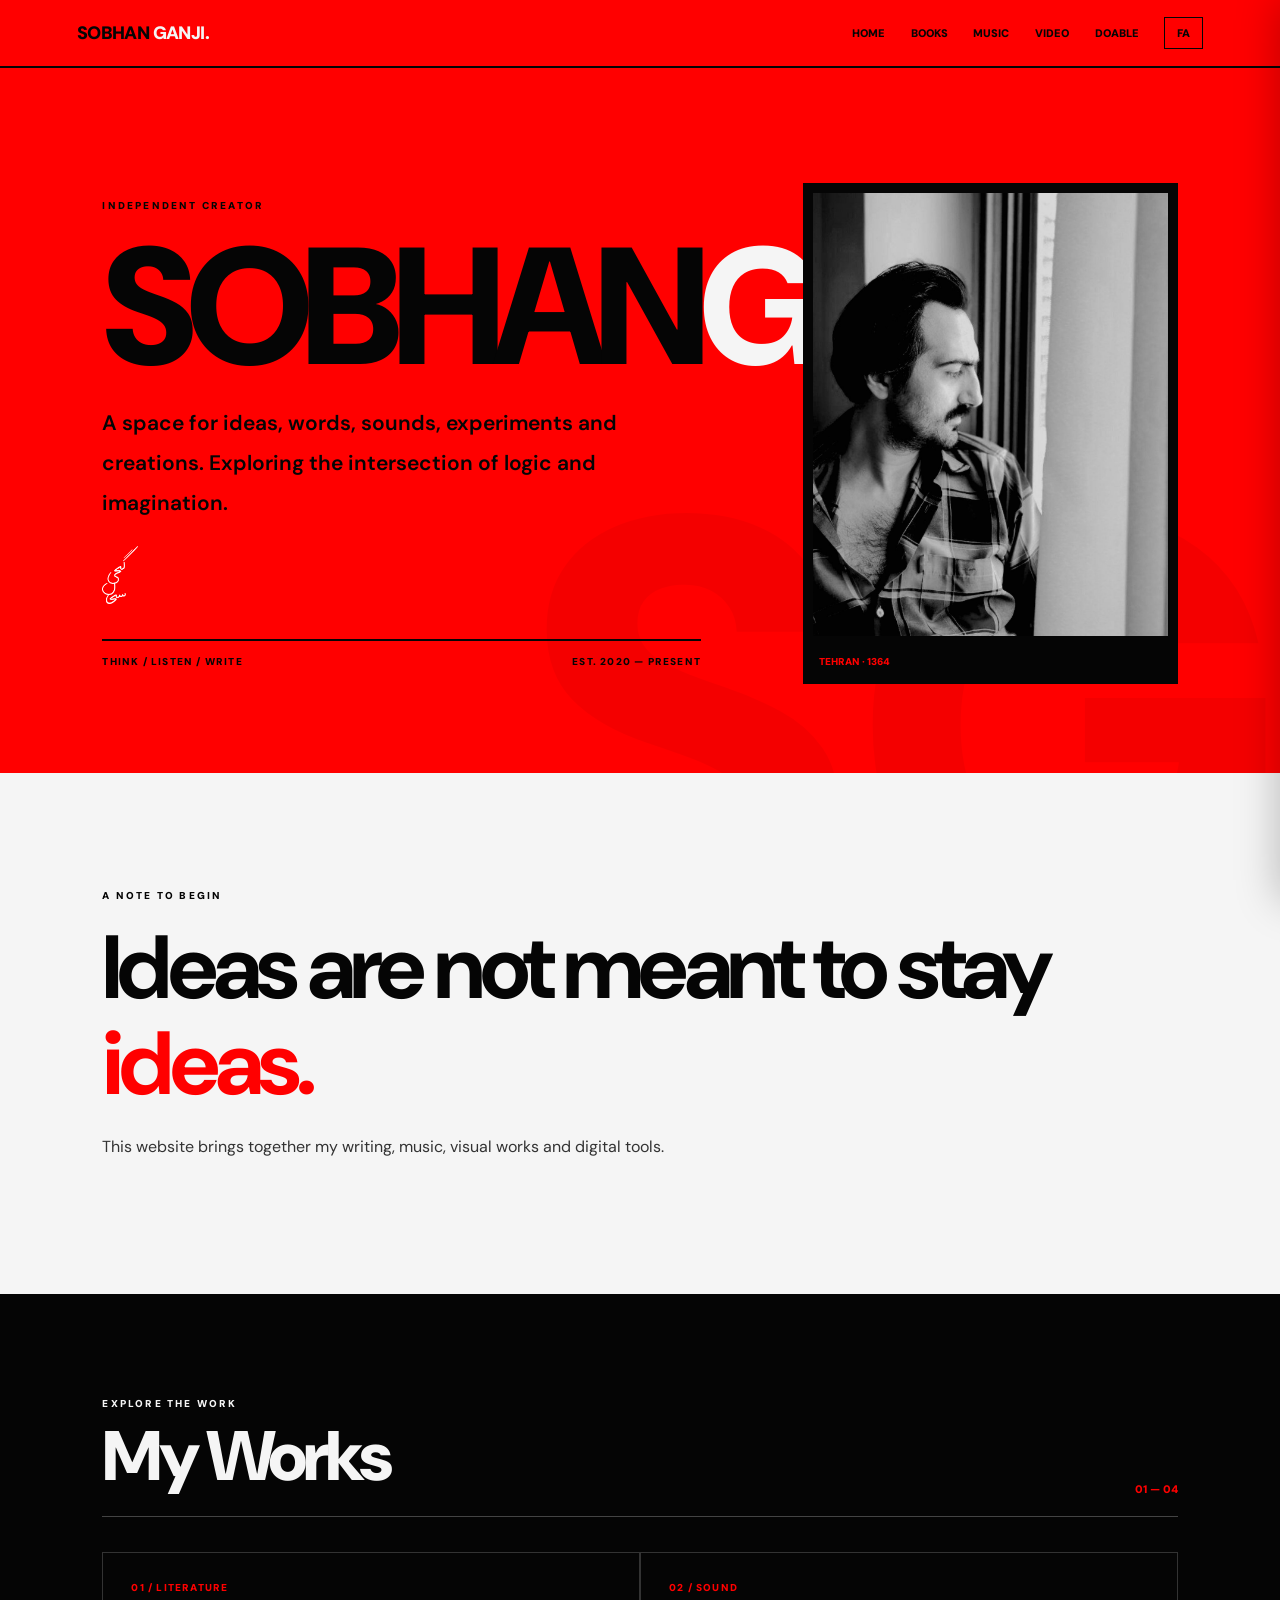
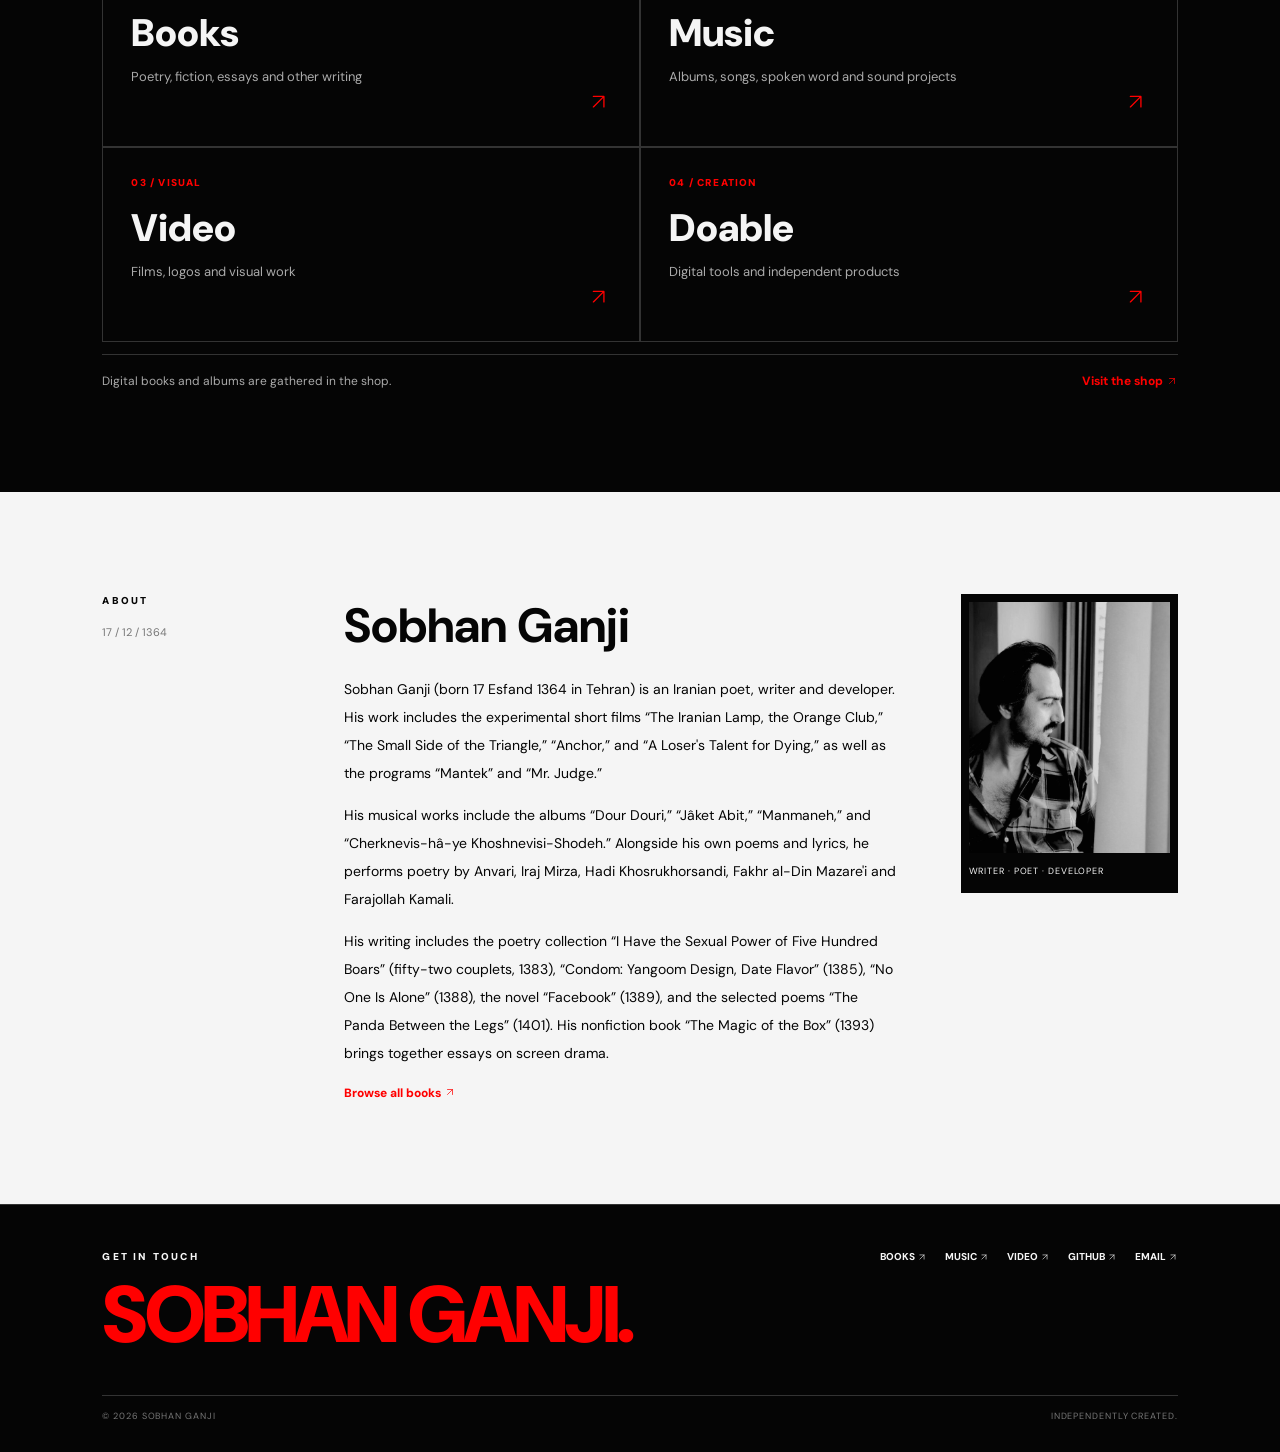
==== index.html @ 95867672 "Remove cart control from site navigation" ====
<!doctype html>
<html lang="en" dir="ltr">
<head>
  <meta charset="utf-8"><meta name="viewport" content="width=device-width,initial-scale=1">
  <meta name="theme-color" content="#ff0000"><meta name="description" content="Sobhan Ganji — poet, writer, developer, musician and filmmaker.">
  <title>Sobhan Ganji — Official Website</title>
  <link rel="stylesheet" href="styles/site.css">
</head>
<body>
<header class="site-header">
  <a class="brand" href="./" aria-label="Sobhan Ganji home">SOBHAN <span>GANJI.</span></a>
  <nav class="site-nav" aria-label="Main navigation">
    <a href="./" data-en="Home" data-fa="خانه">Home</a><a href="book/" data-en="Books" data-fa="کتاب‌ها">Books</a><a href="music/" data-en="Music" data-fa="موسیقی">Music</a><a href="video/" data-en="Video" data-fa="ویدیو">Video</a><a href="hardo/" data-en="Doable" data-fa="کردنی">Doable</a>
    <button class="lang-button" type="button">FA</button>
  </nav>
</header>
<main>
  <section class="hero"><div class="hero-inner home-hero">
    <div><div class="eyebrow" data-en="INDEPENDENT CREATOR" data-fa="هنرخواه / شعرطلب / اپ‌گستر">INDEPENDENT CREATOR</div>
      <h1><span data-en="SOBHAN" data-fa="سبحان">SOBHAN</span><span class="light" data-en="GANJI." data-fa="گنجی.">GANJI.</span></h1>
      <p class="hero-copy" data-en="A space for ideas, words, sounds, experiments and creations. Exploring the intersection of logic and imagination." data-fa="فضایی برای کلمات، صداها، تجربه‌ها و آفرینش‌ها؛ جست‌وجو در سرزمین منطق و تخیل.">A space for ideas, words, sounds, experiments and creations. Exploring the intersection of logic and imagination.</p>
      <img class="signature" src="assets/signature.png" alt="Sobhan Ganji signature">
      <div class="hero-rule"><span data-en="THINK / LISTEN / WRITE" data-fa="بیاندیش / بشنو / بنویس">THINK / LISTEN / WRITE</span><span>EST. 2020 — PRESENT</span></div>
    </div>
    <div class="portrait-frame"><img src="assets/Sobhan_Ganji_pic.jpg" alt="Portrait of Sobhan Ganji"><span class="portrait-label" data-en="TEHRAN · 1364" data-fa="تهران · ۱۳۶۴">TEHRAN · 1364</span></div>
  </div></section>
  <section class="statement"><div class="statement-inner"><div class="eyebrow" data-en="A NOTE TO BEGIN" data-fa="یادداشت آغازین">A NOTE TO BEGIN</div>
    <h2 data-en="Ideas are not meant to stay <span>ideas.</span>" data-fa="بهترین تمرین انجام دادن همان کاریست که قرار است <span>تمرینش را کنید</span>" data-i18n-html>Ideas are not meant to stay <span>ideas.</span></h2>
    <p data-en="This website brings together my writing, music, visual works and digital tools." data-fa="اینجا آرشیو نوشته‌ها، صداها، آثار تصویری و ابزارهای دیجیتالی است که ساخته‌ام.">This website brings together my writing, music, visual experiments and the tools I build under the name Hardo.</p>
  </div></section>
  <section class="section" id="works"><div class="section-inner">
    <div class="section-heading"><div><div class="eyebrow" data-en="EXPLORE THE WORK" data-fa="از کجا شروع کنیم؟">EXPLORE THE WORK</div><h2 data-en="My Works" data-fa="آثار من">My Works</h2></div><span class="section-index">01 — 04</span></div>
    <div class="works-grid">
      <a class="work-card" href="book/"><span class="work-number">01 / LITERATURE</span><div><h3 data-en="Books" data-fa="خواندنی">Books</h3><p data-en="Poetry, fiction, essays and other writing" data-fa="کتاب‌ها، مجموعه شعر، داستان و دیگر نوشته‌ها">Poetry, fiction, essays and other writing</p></div><span class="work-arrow">↗</span></a>
      <a class="work-card" href="music/"><span class="work-number">02 / SOUND</span><div><h3 data-en="Music" data-fa="شنیدنی">Music</h3><p data-en="Albums, songs, spoken word and sound projects" data-fa="موسیقی، آلبوم‌ها، دکلمه و پروژه‌های صوتی">Albums, songs, spoken word and sound projects</p></div><span class="work-arrow">↗</span></a>
      <a class="work-card" href="video/"><span class="work-number">03 / VISUAL</span><div><h3 data-en="Video" data-fa="دیدنی">Video</h3><p data-en="Films, logos and visual work" data-fa="فیلم‌ها، لوگوها و دیگر آثار تصویری">Films, logos and visual work</p></div><span class="work-arrow">↗</span></a>
      <a class="work-card" href="hardo/"><span class="work-number">04 / CREATION</span><div><h3 data-en="Doable" data-fa="کردنی">Doable</h3><p data-en="Digital tools and independent products" data-fa="ابزارهای دیجیتال و محصولات مستقل">Digital tools and independent products</p></div><span class="work-arrow">↗</span></a>
    </div>
    <div class="works-cta"><span data-en="Digital books and albums are gathered in the shop." data-fa="کتاب‌ها و آلبوم‌های دیجیتال در فروشگاه قرار دارند.">Digital books and albums are gathered in the shop.</span><a class="text-link" href="book/" data-en="Visit the shop ↗" data-fa="رفتن به فروشگاه ↗">Visit the shop ↗</a></div>
  </div></section>
  <section class="about-section" id="about"><div class="about-label"><span class="eyebrow" data-en="ABOUT" data-fa="درباره">ABOUT</span><span class="about-year">17 / 12 / 1364</span></div>
    <div class="about-copy"><h2 data-en="Sobhan Ganji" data-fa="سبحان گنجی">Sobhan Ganji</h2>
      <div data-en="<p>Sobhan Ganji (born 17 Esfand 1364 in Tehran) is an Iranian poet, writer and developer. His work includes the experimental short films “The Iranian Lamp, the Orange Club,” “The Small Side of the Triangle,” “Anchor,” and “A Loser's Talent for Dying,” as well as the programs “Mantek” and “Mr. Judge.”</p><p>His musical works include the albums “Dour Douri,” “Jâket Abit,” “Manmaneh,” and “Cherknevis-hâ-ye Khoshnevisi-Shodeh.” Alongside his own poems and lyrics, he performs poetry by Anvari, Iraj Mirza, Hadi Khosrukhorsandi, Fakhr al-Din Mazare'i and Farajollah Kamali.</p><p>His writing includes the poetry collection “I Have the Sexual Power of Five Hundred Boars” (fifty-two couplets, 1383), “Condom: Yangoom Design, Date Flavor” (1385), “No One Is Alone” (1388), the novel “Facebook” (1389), and the selected poems “The Panda Between the Legs” (1401). His nonfiction book “The Magic of the Box” (1393) brings together essays on screen drama.</p>" data-fa="<p>سبحان گنجی (زادهٔ ۱۷ اسفند ۱۳۶۴ در تهران) شاعر، نویسنده و توسعه‌دهندهٔ ایرانی است. ساخت چند فیلم کوتاه تجربی مثل «چراغ ایرانی چماق نارنجی»، «ضلع کوچک مثلث»، «لنگر» و «کشف استعداد یک بازنده برای مردن» و ساخت دو برنامهٔ «منطک» و «آقای قاضی» در کارنامهٔ اوست.</p><p>آلبوم‌های «دور دوری»، «ژاکت آبیت»، «منمنه» و «چرکنویس‌های خوشنویسی‌شده» از آثار موسیقایی او هستند؛ آثاری که در آن‌ها، کنار شعر و ترانه‌های خودش، شعرهایی از انوری، ایرج میرزا، هادی خرسندی، فخرالدین مزارعی و فرج‌الله کمالی را اجرا کرده است.</p><p>از نوشته‌های او در شعر و ادبیات داستانی می‌توان به «قوای جنسی پانصد گراز را دارم» (پنجاه دوتایی، ۱۳۸۳)، «کاندوم: طرح یانگوم، طعم خرما» (۱۳۸۵)، «هیچ‌کس تنها نیست» (۱۳۸۸)، «فیسبوک» (۱۳۸۹) و «لای پای پاندا» (۱۴۰۱) اشاره کرد. «جادوی جعبه‌ای» (۱۳۹۳)، جستارهایی به‌هم‌پیوسته پیرامون درام‌های تصویری، از تألیفات غیرداستانی اوست.</p>" data-i18n-html>
        <p>Sobhan Ganji (born 17 Esfand 1364 in Tehran) is an Iranian poet, writer and developer. His work includes the experimental short films “The Iranian Lamp, the Orange Club,” “The Small Side of the Triangle,” “Anchor,” and “A Loser's Talent for Dying,” as well as the programs “Mantek” and “Mr. Judge.”</p><p>His musical works include the albums “Dour Douri,” “Jâket Abit,” “Manmaneh,” and “Cherknevis-hâ-ye Khoshnevisi-Shodeh.” Alongside his own poems and lyrics, he performs poetry by Anvari, Iraj Mirza, Hadi Khosrukhorsandi, Fakhr al-Din Mazare'i and Farajollah Kamali.</p><p>His writing includes the poetry collection “I Have the Sexual Power of Five Hundred Boars” (fifty-two couplets, 1383), “Condom: Yangoom Design, Date Flavor” (1385), “No One Is Alone” (1388), the novel “Facebook” (1389), and the selected poems “The Panda Between the Legs” (1401). His nonfiction book “The Magic of the Box” (1393) brings together essays on screen drama.</p>
      </div><a class="text-link" href="book/" data-en="Browse all books ↗" data-fa="دیدن همهٔ کتاب‌ها ↗">Browse all books ↗</a></div>
    <div class="about-photo"><img src="assets/Sobhan_Ganji_pic.jpg" alt="Sobhan Ganji"><span data-en="WRITER · POET · DEVELOPER" data-fa="نویسنده · شاعر · توسعه‌دهنده">WRITER · POET · DEVELOPER</span></div>
  </section>

</main>
<footer class="site-footer"><div class="footer-top"><div><div class="eyebrow" data-en="GET IN TOUCH" data-fa="با من در ارتباط باشید">GET IN TOUCH</div><div class="footer-name">SOBHAN GANJI.</div></div><div class="footer-links"><a href="book/" data-en="BOOKS ↗" data-fa="کتاب‌ها ↗">BOOKS ↗</a><a href="music/" data-en="MUSIC ↗" data-fa="موسیقی ↗">MUSIC ↗</a><a href="video/" data-en="VIDEO ↗" data-fa="ویدیو ↗">VIDEO ↗</a><a href="https://github.com/3obhan" target="_blank" rel="noopener">GITHUB ↗</a><a href="mailto:Sobhan.Ganji@Yahoo.com">EMAIL ↗</a></div></div><div class="copyright"><span>© 2026 SOBHAN GANJI</span><span>INDEPENDENTLY CREATED.</span></div></footer>
<div class="cart-backdrop" aria-hidden="true"></div><aside class="cart-panel" aria-label="Shopping cart" aria-modal="true" role="dialog"><div class="cart-panel-head"><h2 data-en="Your Cart" data-fa="سبد خرید شما">Your Cart</h2><button class="cart-close" type="button" data-en="Close" data-fa="بستن">Close</button></div><ul class="cart-items"></ul><div class="cart-total"><span data-en="Total" data-fa="جمع کل">Total</span><span class="cart-total-value">$0</span></div><button class="checkout-disabled" type="button" disabled data-en="Checkout unavailable" data-fa="پرداخت غیرفعال است">Checkout unavailable</button><p class="cart-hint" data-en="Payment is disabled on this static preview. A secure server and verified digital files must be connected before sales can begin." data-fa="پرداخت در این پیش‌نمایش ایستا غیرفعال است. برای شروع فروش باید سرور امن و فایل‌های واقعی محصولات متصل شوند.">Payment is disabled on this static preview. A secure server and verified digital files must be connected before sales can begin.</p></aside>
<script src="scripts/site.js" defer></script>
</body></html>
---- styles/site.css ----
@import url('https://fonts.googleapis.com/css2?family=DM+Sans:wght@400;500;600;700;800;900&family=Vazirmatn:wght@400;500;600;700;800;900&display=swap');
:root{--red:#ff0000;--black:#050505;--white:#f5f5f5;--muted:#999;--line:#333;--card:#111;--max:1440px}
*{box-sizing:border-box}html{scroll-behavior:smooth;scroll-padding-top:90px}body{margin:0;background:var(--black);color:var(--white);font-family:'DM Sans',Arial,sans-serif;overflow-x:hidden}body.fa{font-family:'Vazirmatn',Tahoma,sans-serif}a{color:inherit;text-decoration:none}button{font:inherit;cursor:pointer}img{max-width:100%;display:block}::selection{background:var(--red);color:var(--black)}
.site-header{position:relative;z-index:20;background:var(--red);color:var(--black);border-bottom:2px solid var(--black);min-height:68px;padding:16px clamp(20px,6vw,90px);display:flex;align-items:center;justify-content:space-between;gap:20px}.brand{font-weight:900;font-size:18px;letter-spacing:-.6px;white-space:nowrap}.brand span{color:var(--white)}.site-nav{display:flex;align-items:center;gap:clamp(10px,2vw,28px);flex-wrap:wrap}.site-nav a,.site-nav button{font-size:11px;font-weight:900;text-transform:uppercase}.site-nav a:hover{color:var(--white)}.lang-button,.cart-open{border:1px solid var(--black);background:transparent;color:var(--black);padding:8px 12px;font-weight:900}.cart-open{display:flex;align-items:center;gap:8px}.cart-open:hover,.lang-button:hover{background:var(--black);color:var(--red)}
.hero{background:var(--red);color:var(--black);padding:clamp(70px,9vw,140px) clamp(22px,8vw,120px) clamp(55px,7vw,90px);position:relative;overflow:hidden}.hero::after{content:'SG';position:absolute;right:-.02em;bottom:-.42em;font-size:clamp(260px,45vw,640px);font-weight:900;line-height:1;color:rgba(0,0,0,.045);pointer-events:none}.hero-inner{position:relative;z-index:1;max-width:var(--max);margin:auto}.eyebrow{font-size:10px;letter-spacing:.22em;font-weight:900;text-transform:uppercase}.fa .eyebrow{letter-spacing:0}.hero h1{font-size:clamp(68px,13vw,176px);line-height:.86;letter-spacing:-.075em;font-weight:900;margin:24px 0;max-width:1100px}.fa .hero h1{line-height:1.22;letter-spacing:0}.hero h1 .light{color:var(--white)}.hero-copy{max-width:700px;font-size:clamp(16px,2vw,21px);font-weight:600;line-height:1.9}.hero-rule{display:flex;justify-content:space-between;align-items:center;gap:20px;border-top:2px solid var(--black);margin-top:55px;padding-top:14px;font-size:10px;font-weight:900;letter-spacing:.12em}.fa .hero-rule{letter-spacing:0}
.home-hero{display:grid;grid-template-columns:minmax(0,1.2fr) minmax(230px,.75fr);align-items:center;gap:clamp(35px,8vw,130px);max-width:var(--max);margin:auto}.home-hero .hero-copy{margin-top:25px}.signature{width:115px;height:58px;object-fit:contain;object-position:left;margin-top:22px}.fa .signature{object-position:right}.portrait-frame{position:relative;background:var(--black);padding:10px 10px 48px;max-width:380px;justify-self:end;width:100%}.portrait-frame img{width:100%;aspect-ratio:4/5;object-fit:cover;filter:grayscale(1)}.portrait-label{position:absolute;bottom:16px;left:16px;color:var(--red);font-size:10px;font-weight:900}.fa .portrait-label{left:auto;right:16px}.home-hero .hero-rule{margin-top:35px}
.section{background:var(--black);color:var(--white);padding:clamp(65px,8vw,112px) clamp(22px,8vw,120px)}.section-inner{max-width:var(--max);margin:auto}.section-heading{display:flex;align-items:end;justify-content:space-between;gap:20px;border-bottom:1px solid #444;padding-bottom:20px;margin-bottom:35px}.section-heading h2{font-size:clamp(34px,6vw,70px);line-height:1.12;letter-spacing:-.055em;margin:8px 0 0;font-weight:900}.fa .section-heading h2{letter-spacing:0}.section-index{font-size:11px;color:var(--red);font-weight:900;white-space:nowrap}.statement{background:var(--white);color:var(--black);padding:clamp(65px,9vw,120px) clamp(22px,8vw,120px)}.statement-inner{max-width:var(--max);margin:auto}.statement h2{font-size:clamp(38px,7vw,94px);line-height:1.08;letter-spacing:-.055em;max-width:1100px;margin:18px 0}.fa .statement h2{letter-spacing:0;line-height:1.35}.statement h2 span{color:var(--red)}.statement p{max-width:680px;line-height:2;color:#333}
.arrow-icon{width:1em;height:1em;display:inline-block;vertical-align:-.12em;stroke:currentColor;stroke-width:1.45;stroke-linecap:round;stroke-linejoin:round;fill:none;flex:0 0 auto;shape-rendering:geometricPrecision}.works-grid,.video-grid,.program-grid{display:grid;grid-template-columns:repeat(2,minmax(0,1fr));gap:2px;background:#333;border:1px solid #333}.work-card{background:var(--black);min-height:185px;padding:28px;display:flex;flex-direction:column;justify-content:space-between;transition:background .2s,color .2s}.work-card:hover{background:var(--red);color:var(--black)}.work-number{font-size:10px;color:var(--red);font-weight:900;letter-spacing:.12em}.work-card:hover .work-number{color:var(--black)}.work-card h3{font-size:clamp(25px,3vw,39px);margin:14px 0 7px;font-weight:900}.work-card p{margin:0;color:#aaa;font-size:13px;line-height:1.8}.work-card:hover p{color:var(--black)}.work-arrow{align-self:flex-end;color:var(--red);font-size:22px}.work-arrow .arrow-icon{width:1.15em;height:1.15em;stroke-width:1.25}.work-card:hover .work-arrow{color:var(--black)}.works-cta{display:flex;justify-content:space-between;align-items:center;gap:20px;border-top:1px solid #333;margin-top:12px;padding-top:18px;color:#aaa;font-size:12px}.text-link{color:var(--red);font-size:12px;font-weight:800}.text-link:hover{color:var(--white)}
.about-section{background:var(--white);color:var(--black);padding:clamp(65px,8vw,110px) clamp(22px,8vw,120px);display:grid;grid-template-columns:.45fr 1.4fr .55fr;gap:clamp(20px,5vw,65px);align-items:start}.about-label{display:flex;flex-direction:column;gap:18px}.about-year{font-size:11px;color:#777}.about-copy h2{font-size:clamp(30px,4vw,48px);margin:0 0 18px}.about-copy p{font-size:14px;line-height:2;margin:0 0 14px}.about-photo{background:var(--black);padding:8px 8px 16px;color:var(--white);font-size:9px;letter-spacing:.1em}.about-photo img{width:100%;aspect-ratio:4/5;object-fit:cover;filter:grayscale(1);margin-bottom:12px}.hardo-band{background:var(--red);color:var(--black);padding:clamp(60px,8vw,105px) clamp(22px,8vw,120px)}.hardo-band-inner{max-width:var(--max);margin:auto}.hardo-band h2{font-size:clamp(65px,13vw,150px);letter-spacing:-.07em;line-height:.9;margin:14px 0}.fa .hardo-band h2{letter-spacing:0}.hardo-band p{max-width:650px;line-height:2}.outline-link{display:inline-block;border:1px solid var(--black);padding:11px 16px;font-size:11px;font-weight:900;text-transform:uppercase}.outline-link:hover{background:var(--black);color:var(--red)}
.product-intro{color:#aaa;line-height:1.9;margin:0 0 16px}.products-grid{display:grid;grid-template-columns:repeat(auto-fill,minmax(min(100%,245px),1fr));gap:16px}.product-card{background:var(--card);border:1px solid #333;padding:12px;display:flex;flex-direction:column;gap:12px;min-width:0;transition:border-color .2s}.product-card:hover{border-color:var(--red)}.product-cover{min-height:230px;aspect-ratio:4/3;background:linear-gradient(145deg,#151515,#080808);border:1px solid #4a1111;display:flex;flex-direction:column;justify-content:space-between;padding:12px;position:relative;overflow:hidden}.product-cover::after{content:'';position:absolute;right:-30px;bottom:-40px;width:140px;height:140px;border:1px solid rgba(255,0,0,.5);transform:rotate(45deg)}.cover-brand,.cover-note{font-size:9px;letter-spacing:.16em;font-weight:900;color:var(--red)}.cover-title{font-weight:900;font-size:clamp(18px,2vw,25px);line-height:1.3;max-width:90%;position:relative;z-index:1}.cover-index{position:absolute;right:12px;bottom:45px;color:#333;font-size:50px;font-weight:900;z-index:1}.product-card h3{font-size:18px;line-height:1.45;margin:0;font-weight:800}.product-description{font-size:12px;color:#aaa;line-height:1.7;min-height:20px}.price-row{margin-top:auto;display:flex;align-items:center;justify-content:space-between;gap:12px}.price{color:var(--red);font-weight:900}.add-cart{border:0;background:var(--red);color:var(--black);font-size:11px;font-weight:900;padding:10px 13px}.add-cart:hover{background:var(--white)}.product-note{border-left:3px solid var(--red);background:#111;padding:14px 16px;color:#aaa;font-size:12px;line-height:1.8;margin-top:25px}.fa .product-note{border-left:0;border-right:3px solid var(--red)}[data-catalog-lang][hidden]{display:none!important}
.video-grid{background:transparent;border:0;gap:16px}.video-card,.program-card{background:#111;border:1px solid #333;min-width:0}.video-placeholder{aspect-ratio:16/7;background:repeating-linear-gradient(135deg,#101010 0,#101010 14px,#161616 14px,#161616 28px);display:grid;place-content:center;justify-items:center;gap:10px;color:var(--red)}.play-circle{border:1px solid var(--red);width:42px;height:42px;border-radius:50%;display:grid;place-items:center;font-size:20px}.video-placeholder span{font-size:9px;color:#aaa;letter-spacing:.14em;font-weight:900}.video-copy,.program-copy{padding:18px}.video-copy h3,.program-copy h3{font-size:20px;margin:8px 0;line-height:1.4}.video-copy p,.program-copy p{font-size:12px;color:#aaa;line-height:1.7}.program-heading{margin-top:60px}.program-heading h2{font-size:clamp(32px,6vw,65px);margin:8px 0 18px;letter-spacing:-.04em}.fa .program-heading h2{letter-spacing:0}.program-grid{background:transparent;border:0;gap:16px}.program-card{display:grid;grid-template-columns:minmax(100px,.45fr) 1fr;align-items:stretch}.program-art{position:relative;background:#f5f5f5;display:grid;place-items:center;padding:15px;min-height:150px}.program-art img{max-height:100px;object-fit:contain}.program-art span{position:absolute;top:8px;right:8px;color:var(--red);font-size:10px;font-weight:900}.program-copy h3{font-size:18px}.program-copy .muted{font-size:10px;color:#777}
.site-footer{background:var(--black);color:var(--white);border-top:1px solid #333;padding:45px clamp(22px,8vw,120px) 30px;display:flex;flex-direction:column;gap:28px}.footer-top{display:flex;justify-content:space-between;align-items:flex-start;gap:24px}.footer-name{color:var(--red);font-size:clamp(36px,7vw,80px);font-weight:900;letter-spacing:-.06em}.fa .footer-name{letter-spacing:0}.footer-links{display:flex;gap:18px;flex-wrap:wrap;font-size:10px;font-weight:800}.footer-links a:hover{color:var(--red)}.copyright{border-top:1px solid #333;padding-top:14px;display:flex;justify-content:space-between;gap:12px;flex-wrap:wrap;font-size:9px;letter-spacing:.1em;color:#777}
.cart-backdrop{position:fixed;inset:0;background:rgba(0,0,0,.66);z-index:40;opacity:0;pointer-events:none;transition:opacity .2s}.cart-panel{position:fixed;z-index:41;inset:0 0 0 auto;width:min(440px,100%);background:var(--white);color:var(--black);padding:24px;transform:translateX(102%);transition:transform .25s;display:flex;flex-direction:column;gap:18px;box-shadow:-10px 0 40px rgba(0,0,0,.25)}.fa .cart-panel{inset:0 auto 0 0;transform:translateX(-102%)}.cart-opened .cart-backdrop{opacity:1;pointer-events:auto}.cart-opened .cart-panel{transform:translateX(0)}.cart-panel-head{display:flex;justify-content:space-between;align-items:center;border-bottom:1px solid #ddd;padding-bottom:14px}.cart-panel h2{font-size:25px;margin:0}.cart-close{border:1px solid #222;background:transparent;padding:7px 11px}.cart-items{overflow:auto;list-style:none;margin:0;padding:0;display:flex;flex-direction:column;gap:10px}.cart-line{border-bottom:1px solid #ddd;padding:10px 0;display:flex;justify-content:space-between;gap:12px}.cart-line strong{display:block;font-size:14px}.cart-line small{color:#666}.cart-remove{border:0;background:transparent;color:#b00;text-decoration:underline;font-size:11px}.cart-total{display:flex;justify-content:space-between;font-weight:900;border-top:1px solid #ddd;padding-top:14px}.checkout-disabled{border:0;background:#aaa;color:#333;padding:13px;font-weight:900;cursor:not-allowed}.cart-hint{font-size:12px;line-height:1.8;color:#555;background:#eee;padding:12px}.cart-empty{color:#666;padding:20px 0}.sr-only{position:absolute;width:1px;height:1px;padding:0;margin:-1px;overflow:hidden;clip:rect(0,0,0,0);white-space:nowrap;border:0}
[dir=rtl] .section-heading,[dir=rtl] .works-cta,[dir=rtl] .footer-top{direction:rtl}[dir=rtl] .video-placeholder{direction:ltr}
@media(max-width:850px){.about-section{grid-template-columns:.35fr 1fr}.about-photo{display:none}.home-hero{grid-template-columns:1fr .7fr;gap:28px}.product-cover{min-height:200px}}
@media(max-width:650px){.site-header{align-items:flex-start;flex-direction:column;gap:12px;padding:14px 5%}.site-nav{gap:10px;width:100%;justify-content:space-between}.site-nav a,.site-nav button{font-size:9px}.hero{padding:65px 6% 55px}.home-hero{grid-template-columns:1fr}.portrait-frame{justify-self:start;max-width:300px}.hero h1{letter-spacing:-.06em}.fa .hero h1{letter-spacing:0}.hero-rule{margin-top:35px;font-size:9px}.section{padding:60px 6%}.statement{padding:65px 6%}.works-grid,.video-grid,.program-grid{grid-template-columns:1fr}.work-card{min-height:155px}.about-section{grid-template-columns:1fr;padding:60px 6%}.about-label{flex-direction:row;justify-content:space-between}.hardo-band{padding:60px 6%}.footer-top{flex-direction:column}.site-footer{padding:40px 6% 24px}.products-grid{grid-template-columns:1fr}.program-card{grid-template-columns:110px 1fr}.section-heading h2{letter-spacing:-.03em}.fa .section-heading h2{letter-spacing:0}.cart-panel{padding:18px}}
@media(prefers-reduced-motion:reduce){*,*::before,*::after{scroll-behavior:auto!important;transition:none!important}}
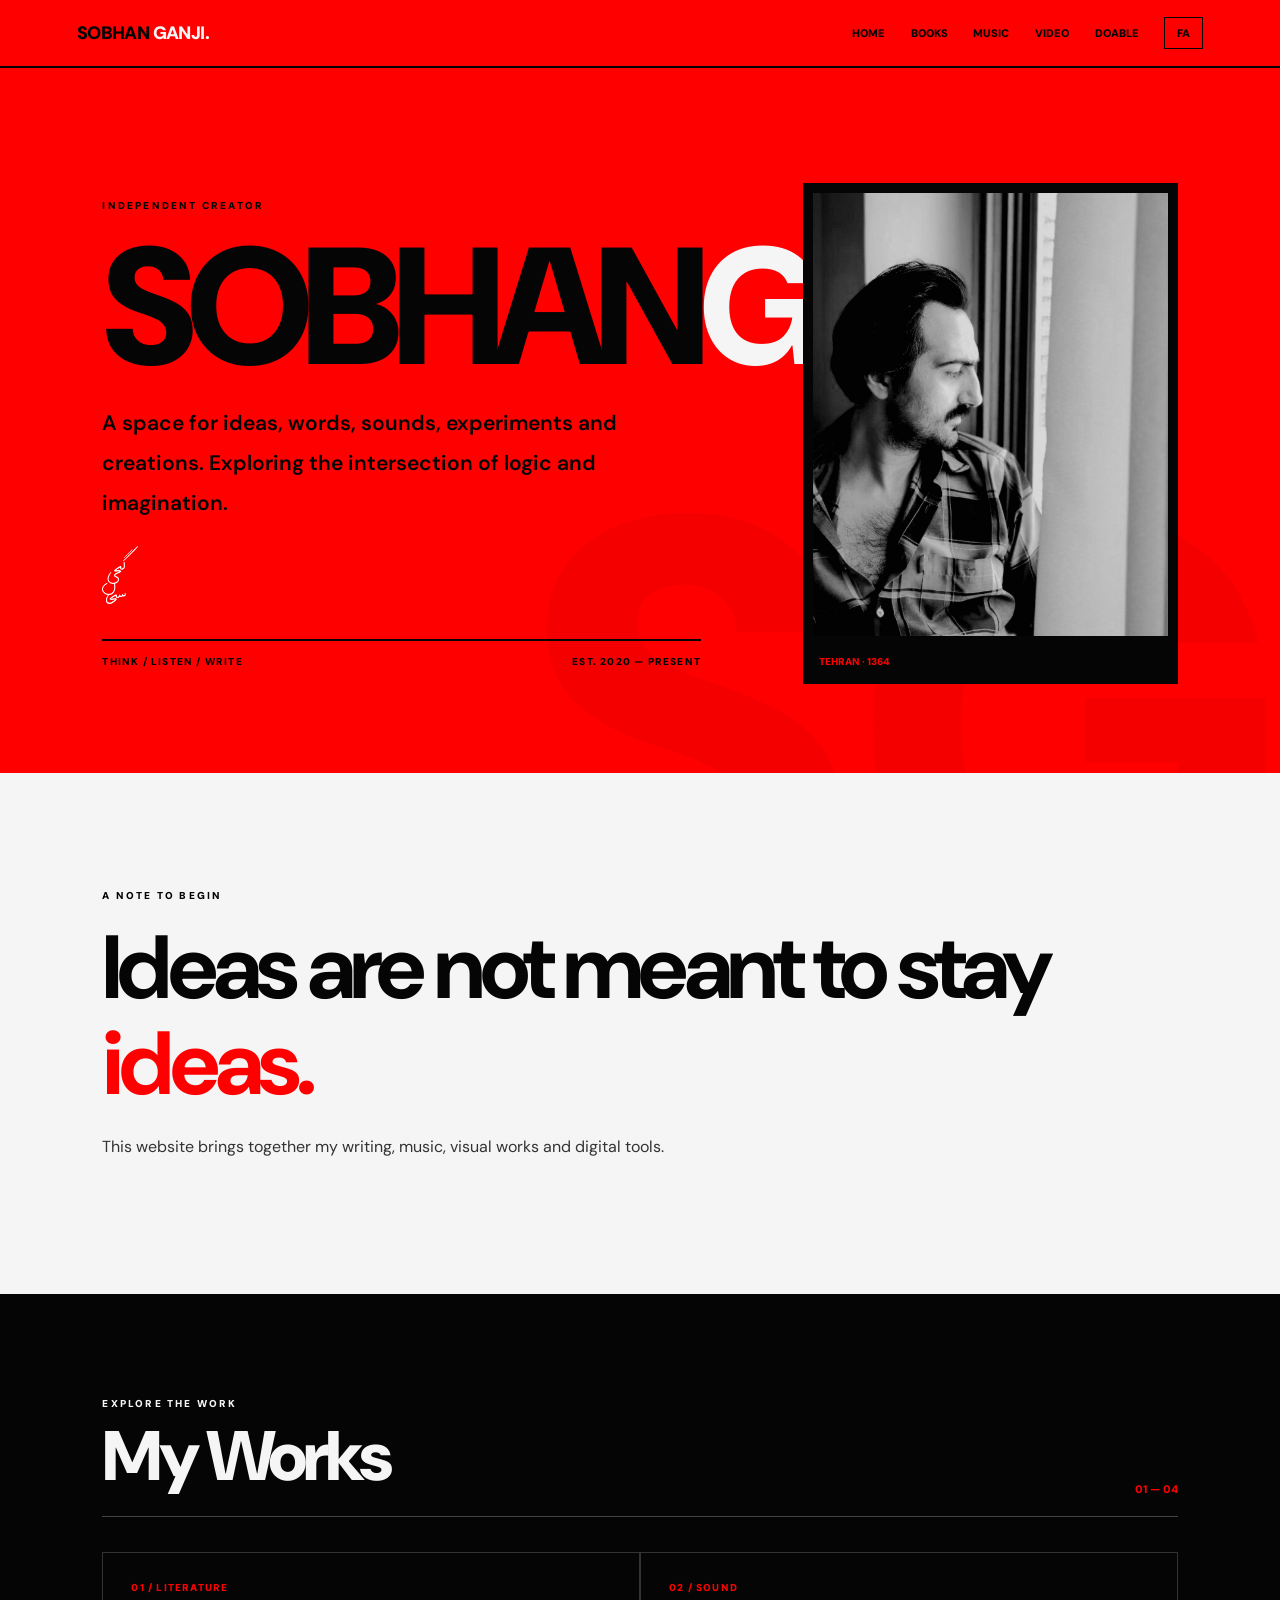
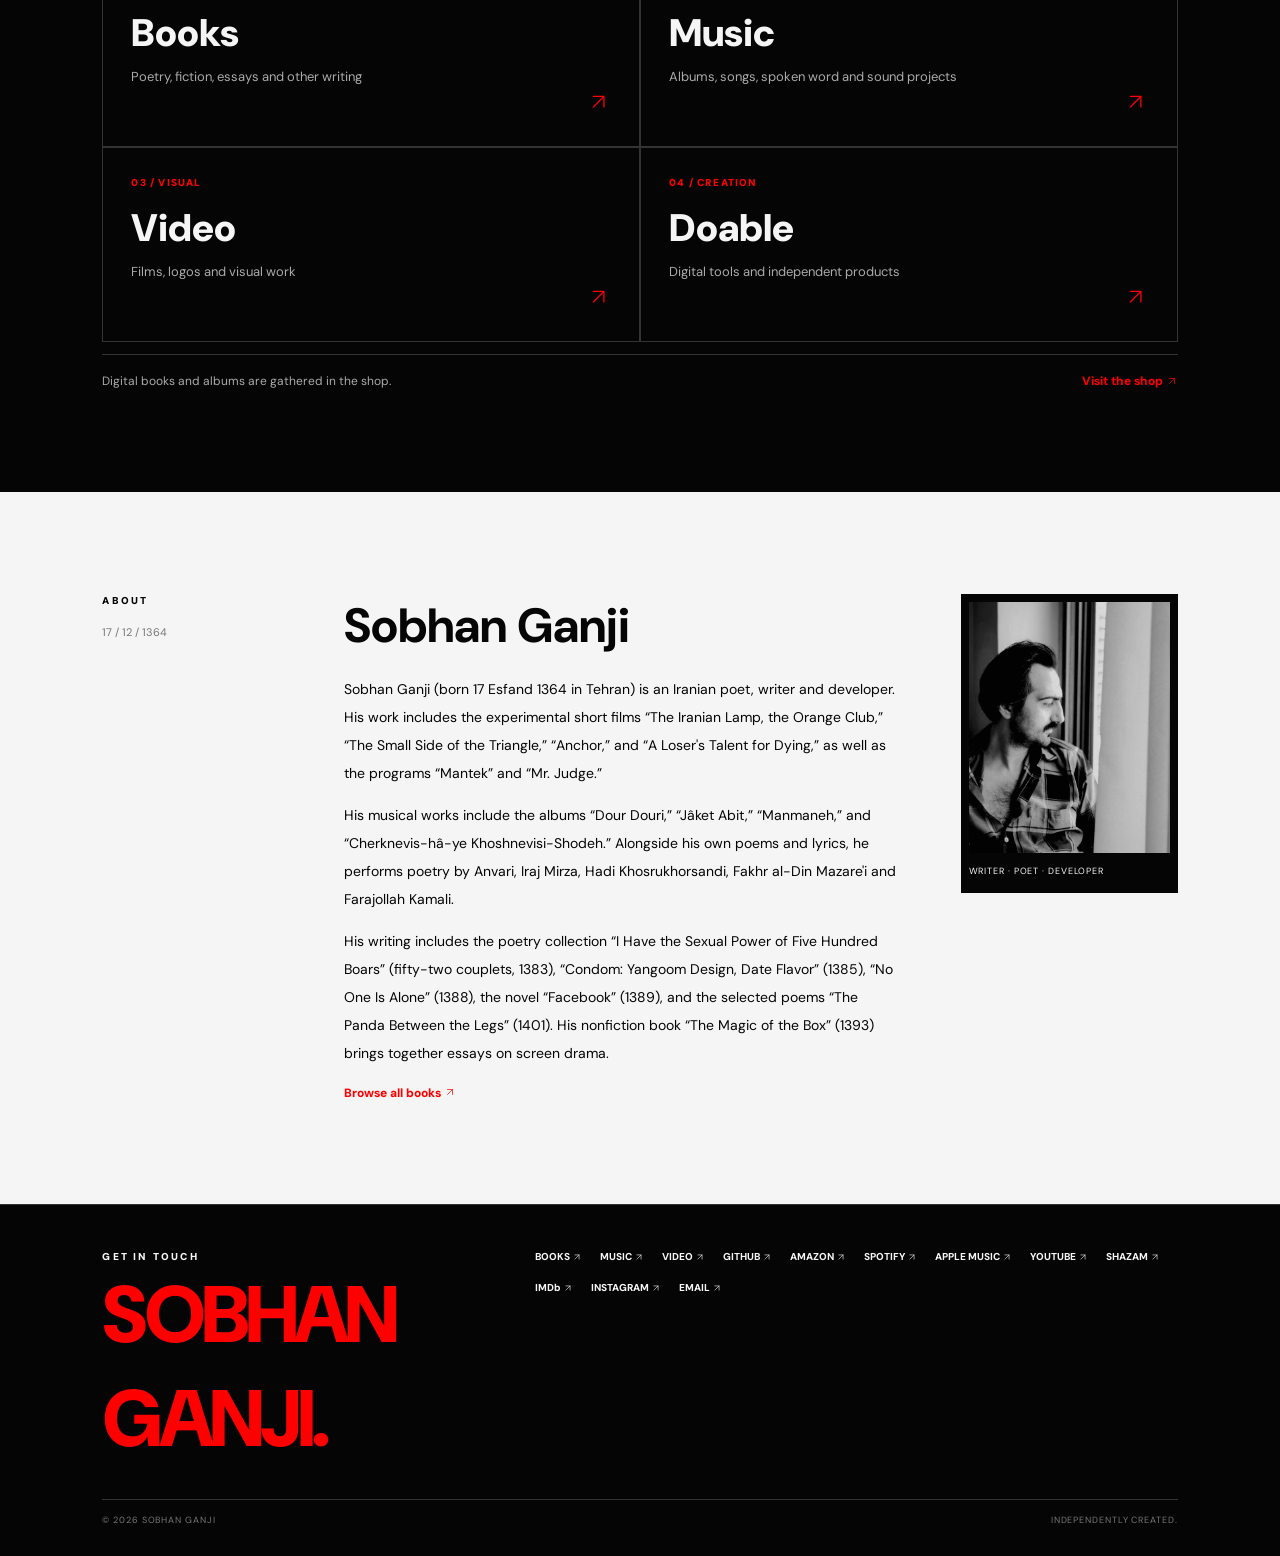
==== commit 41830804: "Remove remaining shop remnants from portfolio" ====
--- a/index.html
+++ b/index.html
@@ -47,7 +47,7 @@
   </section>
 
 </main>
-<footer class="site-footer"><div class="footer-top"><div><div class="eyebrow" data-en="GET IN TOUCH" data-fa="با من در ارتباط باشید">GET IN TOUCH</div><div class="footer-name">SOBHAN GANJI.</div></div><div class="footer-links"><a href="book/" data-en="BOOKS ↗" data-fa="کتاب‌ها ↗">BOOKS ↗</a><a href="music/" data-en="MUSIC ↗" data-fa="موسیقی ↗">MUSIC ↗</a><a href="video/" data-en="VIDEO ↗" data-fa="ویدیو ↗">VIDEO ↗</a><a href="https://github.com/3obhan" target="_blank" rel="noopener">GITHUB ↗</a><a href="mailto:Sobhan.Ganji@Yahoo.com">EMAIL ↗</a></div></div><div class="copyright"><span>© 2026 SOBHAN GANJI</span><span>INDEPENDENTLY CREATED.</span></div></footer>
-<div class="cart-backdrop" aria-hidden="true"></div><aside class="cart-panel" aria-label="Shopping cart" aria-modal="true" role="dialog"><div class="cart-panel-head"><h2 data-en="Your Cart" data-fa="سبد خرید شما">Your Cart</h2><button class="cart-close" type="button" data-en="Close" data-fa="بستن">Close</button></div><ul class="cart-items"></ul><div class="cart-total"><span data-en="Total" data-fa="جمع کل">Total</span><span class="cart-total-value">$0</span></div><button class="checkout-disabled" type="button" disabled data-en="Checkout unavailable" data-fa="پرداخت غیرفعال است">Checkout unavailable</button><p class="cart-hint" data-en="Payment is disabled on this static preview. A secure server and verified digital files must be connected before sales can begin." data-fa="پرداخت در این پیش‌نمایش ایستا غیرفعال است. برای شروع فروش باید سرور امن و فایل‌های واقعی محصولات متصل شوند.">Payment is disabled on this static preview. A secure server and verified digital files must be connected before sales can begin.</p></aside>
+<footer class="site-footer"><div class="footer-top"><div><div class="eyebrow" data-en="GET IN TOUCH" data-fa="با من در ارتباط باشید">GET IN TOUCH</div><div class="footer-name">SOBHAN GANJI.</div></div><div class="footer-links"><a href="book/" data-en="BOOKS ↗" data-fa="کتاب‌ها ↗">BOOKS ↗</a><a href="music/" data-en="MUSIC ↗" data-fa="موسیقی ↗">MUSIC ↗</a><a href="video/" data-en="VIDEO ↗" data-fa="ویدیو ↗">VIDEO ↗</a><a href="https://github.com/3obhan" target="_blank" rel="noopener">GITHUB ↗</a><a href="https://www.amazon.com/author/sobhanganji" target="_blank" rel="noopener">AMAZON ↗</a><a href="https://open.spotify.com/artist/326jmF8ho8Znjrk8ryoYny?si=jbsVf_RfQ7mvMuITq8UYTw" target="_blank" rel="noopener">SPOTIFY ↗</a><a href="https://music.apple.com/us/artist/sobhan-ganji/1611798955" target="_blank" rel="noopener">APPLE MUSIC ↗</a><a href="https://youtube.com/@SobhanGanji" target="_blank" rel="noopener">YOUTUBE ↗</a><a href="https://www.shazam.com/artist/-/1611798955" target="_blank" rel="noopener">SHAZAM ↗</a><a href="https://www.imdb.com/name/nm13623573/?ref_=ext_shr_lnk" target="_blank" rel="noopener">IMDb ↗</a><a href="https://instagram.com/3obhan/" target="_blank" rel="noopener">INSTAGRAM ↗</a><a href="mailto:Sobhan.Ganji@Yahoo.com">EMAIL ↗</a></div></div><div class="copyright"><span>© 2026 SOBHAN GANJI</span><span>INDEPENDENTLY CREATED.</span></div></footer>
+
 <script src="scripts/site.js" defer></script>
 </body></html>
--- a/styles/site.css
+++ b/styles/site.css
@@ -1,17 +1,17 @@
 @import url('https://fonts.googleapis.com/css2?family=DM+Sans:wght@400;500;600;700;800;900&family=Vazirmatn:wght@400;500;600;700;800;900&display=swap');
 :root{--red:#ff0000;--black:#050505;--white:#f5f5f5;--muted:#999;--line:#333;--card:#111;--max:1440px}
 *{box-sizing:border-box}html{scroll-behavior:smooth;scroll-padding-top:90px}body{margin:0;background:var(--black);color:var(--white);font-family:'DM Sans',Arial,sans-serif;overflow-x:hidden}body.fa{font-family:'Vazirmatn',Tahoma,sans-serif}a{color:inherit;text-decoration:none}button{font:inherit;cursor:pointer}img{max-width:100%;display:block}::selection{background:var(--red);color:var(--black)}
-.site-header{position:relative;z-index:20;background:var(--red);color:var(--black);border-bottom:2px solid var(--black);min-height:68px;padding:16px clamp(20px,6vw,90px);display:flex;align-items:center;justify-content:space-between;gap:20px}.brand{font-weight:900;font-size:18px;letter-spacing:-.6px;white-space:nowrap}.brand span{color:var(--white)}.site-nav{display:flex;align-items:center;gap:clamp(10px,2vw,28px);flex-wrap:wrap}.site-nav a,.site-nav button{font-size:11px;font-weight:900;text-transform:uppercase}.site-nav a:hover{color:var(--white)}.lang-button,.cart-open{border:1px solid var(--black);background:transparent;color:var(--black);padding:8px 12px;font-weight:900}.cart-open{display:flex;align-items:center;gap:8px}.cart-open:hover,.lang-button:hover{background:var(--black);color:var(--red)}
+.site-header{position:relative;z-index:20;background:var(--red);color:var(--black);border-bottom:2px solid var(--black);min-height:68px;padding:16px clamp(20px,6vw,90px);display:flex;align-items:center;justify-content:space-between;gap:20px}.brand{font-weight:900;font-size:18px;letter-spacing:-.6px;white-space:nowrap}.brand span{color:var(--white)}.site-nav{display:flex;align-items:center;gap:clamp(10px,2vw,28px);flex-wrap:wrap}.site-nav a,.site-nav button{font-size:11px;font-weight:900;text-transform:uppercase}.site-nav a:hover{color:var(--white)}.lang-button,.cart-open{border:1px solid var(--black);background:transparent;color:var(--black);padding:8px 12px;font-weight:900}.lang-button:hover{background:var(--black);color:var(--red)}
 .hero{background:var(--red);color:var(--black);padding:clamp(70px,9vw,140px) clamp(22px,8vw,120px) clamp(55px,7vw,90px);position:relative;overflow:hidden}.hero::after{content:'SG';position:absolute;right:-.02em;bottom:-.42em;font-size:clamp(260px,45vw,640px);font-weight:900;line-height:1;color:rgba(0,0,0,.045);pointer-events:none}.hero-inner{position:relative;z-index:1;max-width:var(--max);margin:auto}.eyebrow{font-size:10px;letter-spacing:.22em;font-weight:900;text-transform:uppercase}.fa .eyebrow{letter-spacing:0}.hero h1{font-size:clamp(68px,13vw,176px);line-height:.86;letter-spacing:-.075em;font-weight:900;margin:24px 0;max-width:1100px}.fa .hero h1{line-height:1.22;letter-spacing:0}.hero h1 .light{color:var(--white)}.hero-copy{max-width:700px;font-size:clamp(16px,2vw,21px);font-weight:600;line-height:1.9}.hero-rule{display:flex;justify-content:space-between;align-items:center;gap:20px;border-top:2px solid var(--black);margin-top:55px;padding-top:14px;font-size:10px;font-weight:900;letter-spacing:.12em}.fa .hero-rule{letter-spacing:0}
 .home-hero{display:grid;grid-template-columns:minmax(0,1.2fr) minmax(230px,.75fr);align-items:center;gap:clamp(35px,8vw,130px);max-width:var(--max);margin:auto}.home-hero .hero-copy{margin-top:25px}.signature{width:115px;height:58px;object-fit:contain;object-position:left;margin-top:22px}.fa .signature{object-position:right}.portrait-frame{position:relative;background:var(--black);padding:10px 10px 48px;max-width:380px;justify-self:end;width:100%}.portrait-frame img{width:100%;aspect-ratio:4/5;object-fit:cover;filter:grayscale(1)}.portrait-label{position:absolute;bottom:16px;left:16px;color:var(--red);font-size:10px;font-weight:900}.fa .portrait-label{left:auto;right:16px}.home-hero .hero-rule{margin-top:35px}
 .section{background:var(--black);color:var(--white);padding:clamp(65px,8vw,112px) clamp(22px,8vw,120px)}.section-inner{max-width:var(--max);margin:auto}.section-heading{display:flex;align-items:end;justify-content:space-between;gap:20px;border-bottom:1px solid #444;padding-bottom:20px;margin-bottom:35px}.section-heading h2{font-size:clamp(34px,6vw,70px);line-height:1.12;letter-spacing:-.055em;margin:8px 0 0;font-weight:900}.fa .section-heading h2{letter-spacing:0}.section-index{font-size:11px;color:var(--red);font-weight:900;white-space:nowrap}.statement{background:var(--white);color:var(--black);padding:clamp(65px,9vw,120px) clamp(22px,8vw,120px)}.statement-inner{max-width:var(--max);margin:auto}.statement h2{font-size:clamp(38px,7vw,94px);line-height:1.08;letter-spacing:-.055em;max-width:1100px;margin:18px 0}.fa .statement h2{letter-spacing:0;line-height:1.35}.statement h2 span{color:var(--red)}.statement p{max-width:680px;line-height:2;color:#333}
 .arrow-icon{width:1em;height:1em;display:inline-block;vertical-align:-.12em;stroke:currentColor;stroke-width:1.45;stroke-linecap:round;stroke-linejoin:round;fill:none;flex:0 0 auto;shape-rendering:geometricPrecision}.works-grid,.video-grid,.program-grid{display:grid;grid-template-columns:repeat(2,minmax(0,1fr));gap:2px;background:#333;border:1px solid #333}.work-card{background:var(--black);min-height:185px;padding:28px;display:flex;flex-direction:column;justify-content:space-between;transition:background .2s,color .2s}.work-card:hover{background:var(--red);color:var(--black)}.work-number{font-size:10px;color:var(--red);font-weight:900;letter-spacing:.12em}.work-card:hover .work-number{color:var(--black)}.work-card h3{font-size:clamp(25px,3vw,39px);margin:14px 0 7px;font-weight:900}.work-card p{margin:0;color:#aaa;font-size:13px;line-height:1.8}.work-card:hover p{color:var(--black)}.work-arrow{align-self:flex-end;color:var(--red);font-size:22px}.work-arrow .arrow-icon{width:1.15em;height:1.15em;stroke-width:1.25}.work-card:hover .work-arrow{color:var(--black)}.works-cta{display:flex;justify-content:space-between;align-items:center;gap:20px;border-top:1px solid #333;margin-top:12px;padding-top:18px;color:#aaa;font-size:12px}.text-link{color:var(--red);font-size:12px;font-weight:800}.text-link:hover{color:var(--white)}
 .about-section{background:var(--white);color:var(--black);padding:clamp(65px,8vw,110px) clamp(22px,8vw,120px);display:grid;grid-template-columns:.45fr 1.4fr .55fr;gap:clamp(20px,5vw,65px);align-items:start}.about-label{display:flex;flex-direction:column;gap:18px}.about-year{font-size:11px;color:#777}.about-copy h2{font-size:clamp(30px,4vw,48px);margin:0 0 18px}.about-copy p{font-size:14px;line-height:2;margin:0 0 14px}.about-photo{background:var(--black);padding:8px 8px 16px;color:var(--white);font-size:9px;letter-spacing:.1em}.about-photo img{width:100%;aspect-ratio:4/5;object-fit:cover;filter:grayscale(1);margin-bottom:12px}.hardo-band{background:var(--red);color:var(--black);padding:clamp(60px,8vw,105px) clamp(22px,8vw,120px)}.hardo-band-inner{max-width:var(--max);margin:auto}.hardo-band h2{font-size:clamp(65px,13vw,150px);letter-spacing:-.07em;line-height:.9;margin:14px 0}.fa .hardo-band h2{letter-spacing:0}.hardo-band p{max-width:650px;line-height:2}.outline-link{display:inline-block;border:1px solid var(--black);padding:11px 16px;font-size:11px;font-weight:900;text-transform:uppercase}.outline-link:hover{background:var(--black);color:var(--red)}
-.product-intro{color:#aaa;line-height:1.9;margin:0 0 16px}.products-grid{display:grid;grid-template-columns:repeat(auto-fill,minmax(min(100%,245px),1fr));gap:16px}.product-card{background:var(--card);border:1px solid #333;padding:12px;display:flex;flex-direction:column;gap:12px;min-width:0;transition:border-color .2s}.product-card:hover{border-color:var(--red)}.product-cover{min-height:230px;aspect-ratio:4/3;background:linear-gradient(145deg,#151515,#080808);border:1px solid #4a1111;display:flex;flex-direction:column;justify-content:space-between;padding:12px;position:relative;overflow:hidden}.product-cover::after{content:'';position:absolute;right:-30px;bottom:-40px;width:140px;height:140px;border:1px solid rgba(255,0,0,.5);transform:rotate(45deg)}.cover-brand,.cover-note{font-size:9px;letter-spacing:.16em;font-weight:900;color:var(--red)}.cover-title{font-weight:900;font-size:clamp(18px,2vw,25px);line-height:1.3;max-width:90%;position:relative;z-index:1}.cover-index{position:absolute;right:12px;bottom:45px;color:#333;font-size:50px;font-weight:900;z-index:1}.product-card h3{font-size:18px;line-height:1.45;margin:0;font-weight:800}.product-description{font-size:12px;color:#aaa;line-height:1.7;min-height:20px}.price-row{margin-top:auto;display:flex;align-items:center;justify-content:space-between;gap:12px}.price{color:var(--red);font-weight:900}.add-cart{border:0;background:var(--red);color:var(--black);font-size:11px;font-weight:900;padding:10px 13px}.add-cart:hover{background:var(--white)}.product-note{border-left:3px solid var(--red);background:#111;padding:14px 16px;color:#aaa;font-size:12px;line-height:1.8;margin-top:25px}.fa .product-note{border-left:0;border-right:3px solid var(--red)}[data-catalog-lang][hidden]{display:none!important}
-.video-grid{background:transparent;border:0;gap:16px}.video-card,.program-card{background:#111;border:1px solid #333;min-width:0}.video-placeholder{aspect-ratio:16/7;background:repeating-linear-gradient(135deg,#101010 0,#101010 14px,#161616 14px,#161616 28px);display:grid;place-content:center;justify-items:center;gap:10px;color:var(--red)}.play-circle{border:1px solid var(--red);width:42px;height:42px;border-radius:50%;display:grid;place-items:center;font-size:20px}.video-placeholder span{font-size:9px;color:#aaa;letter-spacing:.14em;font-weight:900}.video-copy,.program-copy{padding:18px}.video-copy h3,.program-copy h3{font-size:20px;margin:8px 0;line-height:1.4}.video-copy p,.program-copy p{font-size:12px;color:#aaa;line-height:1.7}.program-heading{margin-top:60px}.program-heading h2{font-size:clamp(32px,6vw,65px);margin:8px 0 18px;letter-spacing:-.04em}.fa .program-heading h2{letter-spacing:0}.program-grid{background:transparent;border:0;gap:16px}.program-card{display:grid;grid-template-columns:minmax(100px,.45fr) 1fr;align-items:stretch}.program-art{position:relative;background:#f5f5f5;display:grid;place-items:center;padding:15px;min-height:150px}.program-art img{max-height:100px;object-fit:contain}.program-art span{position:absolute;top:8px;right:8px;color:var(--red);font-size:10px;font-weight:900}.program-copy h3{font-size:18px}.program-copy .muted{font-size:10px;color:#777}
+.product-intro{color:#aaa;line-height:1.9;margin:0 0 16px}.products-grid{display:grid;grid-template-columns:repeat(auto-fill,minmax(min(100%,245px),1fr));gap:16px}.product-card{background:var(--card);border:1px solid #333;padding:12px;display:flex;flex-direction:column;gap:12px;min-width:0;transition:border-color .2s}.product-card:hover{border-color:var(--red)}.product-cover{min-height:230px;aspect-ratio:4/3;background:linear-gradient(145deg,#151515,#080808);border:1px solid #4a1111;display:flex;flex-direction:column;justify-content:space-between;padding:12px;position:relative;overflow:hidden}.product-cover::after{content:'';position:absolute;right:-30px;bottom:-40px;width:140px;height:140px;border:1px solid rgba(255,0,0,.5);transform:rotate(45deg)}.cover-brand,.cover-note{font-size:9px;letter-spacing:.16em;font-weight:900;color:var(--red)}.cover-title{font-weight:900;font-size:clamp(18px,2vw,25px);line-height:1.3;max-width:90%;position:relative;z-index:1}.cover-index{position:absolute;right:12px;bottom:45px;color:#333;font-size:50px;font-weight:900;z-index:1}.external-link{display:inline-flex;align-items:center;align-self:flex-start;margin-top:auto;border:1px solid var(--red);padding:10px 13px;color:var(--red);font-size:11px;font-weight:900;transition:background .2s,color .2s}.external-link:hover{background:var(--red);color:var(--black)}.platform-links{display:flex;flex-wrap:wrap;gap:18px;margin-top:28px;padding-top:18px;border-top:1px solid #333;font-size:10px;font-weight:900}.platform-links a:hover{color:var(--red)}.product-card h3{font-size:18px;line-height:1.45;margin:0;font-weight:800}.product-description{font-size:12px;color:#aaa;line-height:1.7;min-height:20px}.product-note{border-left:3px solid var(--red);background:#111;padding:14px 16px;color:#aaa;font-size:12px;line-height:1.8;margin-top:25px}.fa .product-note{border-left:0;border-right:3px solid var(--red)}[data-catalog-lang][hidden]{display:none!important}
+.video-grid{background:transparent;border:0;gap:16px}.video-card,.program-card{background:#111;border:1px solid #333;min-width:0}.video-placeholder{aspect-ratio:16/7;background:repeating-linear-gradient(135deg,#101010 0,#101010 14px,#161616 14px,#161616 28px);display:grid;place-content:center;justify-items:center;gap:10px;color:var(--red)}.play-circle{border:1px solid var(--red);width:42px;height:42px;border-radius:50%;display:grid;place-items:center;font-size:20px}.video-watch{display:grid;text-decoration:none;min-height:180px}.video-watch:hover{background:var(--red);color:var(--black)}.video-watch:hover span{color:var(--black)}.video-placeholder span{font-size:9px;color:#aaa;letter-spacing:.14em;font-weight:900}.video-copy,.program-copy{padding:18px}.video-copy h3,.program-copy h3{font-size:20px;margin:8px 0;line-height:1.4}.video-copy p,.program-copy p{font-size:12px;color:#aaa;line-height:1.7}.program-heading{margin-top:60px}.program-heading h2{font-size:clamp(32px,6vw,65px);margin:8px 0 18px;letter-spacing:-.04em}.fa .program-heading h2{letter-spacing:0}.program-grid{background:transparent;border:0;gap:16px}.program-card{display:grid;grid-template-columns:minmax(100px,.45fr) 1fr;align-items:stretch}.program-art{position:relative;background:#f5f5f5;display:grid;place-items:center;padding:15px;min-height:150px}.program-art img{max-height:100px;object-fit:contain}.program-art span{position:absolute;top:8px;right:8px;color:var(--red);font-size:10px;font-weight:900}.program-copy h3{font-size:18px}.program-copy .muted{font-size:10px;color:#777}
 .site-footer{background:var(--black);color:var(--white);border-top:1px solid #333;padding:45px clamp(22px,8vw,120px) 30px;display:flex;flex-direction:column;gap:28px}.footer-top{display:flex;justify-content:space-between;align-items:flex-start;gap:24px}.footer-name{color:var(--red);font-size:clamp(36px,7vw,80px);font-weight:900;letter-spacing:-.06em}.fa .footer-name{letter-spacing:0}.footer-links{display:flex;gap:18px;flex-wrap:wrap;font-size:10px;font-weight:800}.footer-links a:hover{color:var(--red)}.copyright{border-top:1px solid #333;padding-top:14px;display:flex;justify-content:space-between;gap:12px;flex-wrap:wrap;font-size:9px;letter-spacing:.1em;color:#777}
-.cart-backdrop{position:fixed;inset:0;background:rgba(0,0,0,.66);z-index:40;opacity:0;pointer-events:none;transition:opacity .2s}.cart-panel{position:fixed;z-index:41;inset:0 0 0 auto;width:min(440px,100%);background:var(--white);color:var(--black);padding:24px;transform:translateX(102%);transition:transform .25s;display:flex;flex-direction:column;gap:18px;box-shadow:-10px 0 40px rgba(0,0,0,.25)}.fa .cart-panel{inset:0 auto 0 0;transform:translateX(-102%)}.cart-opened .cart-backdrop{opacity:1;pointer-events:auto}.cart-opened .cart-panel{transform:translateX(0)}.cart-panel-head{display:flex;justify-content:space-between;align-items:center;border-bottom:1px solid #ddd;padding-bottom:14px}.cart-panel h2{font-size:25px;margin:0}.cart-close{border:1px solid #222;background:transparent;padding:7px 11px}.cart-items{overflow:auto;list-style:none;margin:0;padding:0;display:flex;flex-direction:column;gap:10px}.cart-line{border-bottom:1px solid #ddd;padding:10px 0;display:flex;justify-content:space-between;gap:12px}.cart-line strong{display:block;font-size:14px}.cart-line small{color:#666}.cart-remove{border:0;background:transparent;color:#b00;text-decoration:underline;font-size:11px}.cart-total{display:flex;justify-content:space-between;font-weight:900;border-top:1px solid #ddd;padding-top:14px}.checkout-disabled{border:0;background:#aaa;color:#333;padding:13px;font-weight:900;cursor:not-allowed}.cart-hint{font-size:12px;line-height:1.8;color:#555;background:#eee;padding:12px}.cart-empty{color:#666;padding:20px 0}.sr-only{position:absolute;width:1px;height:1px;padding:0;margin:-1px;overflow:hidden;clip:rect(0,0,0,0);white-space:nowrap;border:0}
+.sr-only{position:absolute;width:1px;height:1px;padding:0;margin:-1px;overflow:hidden;clip:rect(0,0,0,0);white-space:nowrap;border:0}
 [dir=rtl] .section-heading,[dir=rtl] .works-cta,[dir=rtl] .footer-top{direction:rtl}[dir=rtl] .video-placeholder{direction:ltr}
 @media(max-width:850px){.about-section{grid-template-columns:.35fr 1fr}.about-photo{display:none}.home-hero{grid-template-columns:1fr .7fr;gap:28px}.product-cover{min-height:200px}}
-@media(max-width:650px){.site-header{align-items:flex-start;flex-direction:column;gap:12px;padding:14px 5%}.site-nav{gap:10px;width:100%;justify-content:space-between}.site-nav a,.site-nav button{font-size:9px}.hero{padding:65px 6% 55px}.home-hero{grid-template-columns:1fr}.portrait-frame{justify-self:start;max-width:300px}.hero h1{letter-spacing:-.06em}.fa .hero h1{letter-spacing:0}.hero-rule{margin-top:35px;font-size:9px}.section{padding:60px 6%}.statement{padding:65px 6%}.works-grid,.video-grid,.program-grid{grid-template-columns:1fr}.work-card{min-height:155px}.about-section{grid-template-columns:1fr;padding:60px 6%}.about-label{flex-direction:row;justify-content:space-between}.hardo-band{padding:60px 6%}.footer-top{flex-direction:column}.site-footer{padding:40px 6% 24px}.products-grid{grid-template-columns:1fr}.program-card{grid-template-columns:110px 1fr}.section-heading h2{letter-spacing:-.03em}.fa .section-heading h2{letter-spacing:0}.cart-panel{padding:18px}}
+@media(max-width:650px){.site-header{align-items:flex-start;flex-direction:column;gap:12px;padding:14px 5%}.site-nav{gap:10px;width:100%;justify-content:space-between}.site-nav a,.site-nav button{font-size:9px}.hero{padding:65px 6% 55px}.home-hero{grid-template-columns:1fr}.portrait-frame{justify-self:start;max-width:300px}.hero h1{letter-spacing:-.06em}.fa .hero h1{letter-spacing:0}.hero-rule{margin-top:35px;font-size:9px}.section{padding:60px 6%}.statement{padding:65px 6%}.works-grid,.video-grid,.program-grid{grid-template-columns:1fr}.work-card{min-height:155px}.about-section{grid-template-columns:1fr;padding:60px 6%}.about-label{flex-direction:row;justify-content:space-between}.hardo-band{padding:60px 6%}.footer-top{flex-direction:column}.site-footer{padding:40px 6% 24px}.products-grid{grid-template-columns:1fr}.program-card{grid-template-columns:110px 1fr}.section-heading h2{letter-spacing:-.03em}.fa .section-heading h2{letter-spacing:0}}
 @media(prefers-reduced-motion:reduce){*,*::before,*::after{scroll-behavior:auto!important;transition:none!important}}
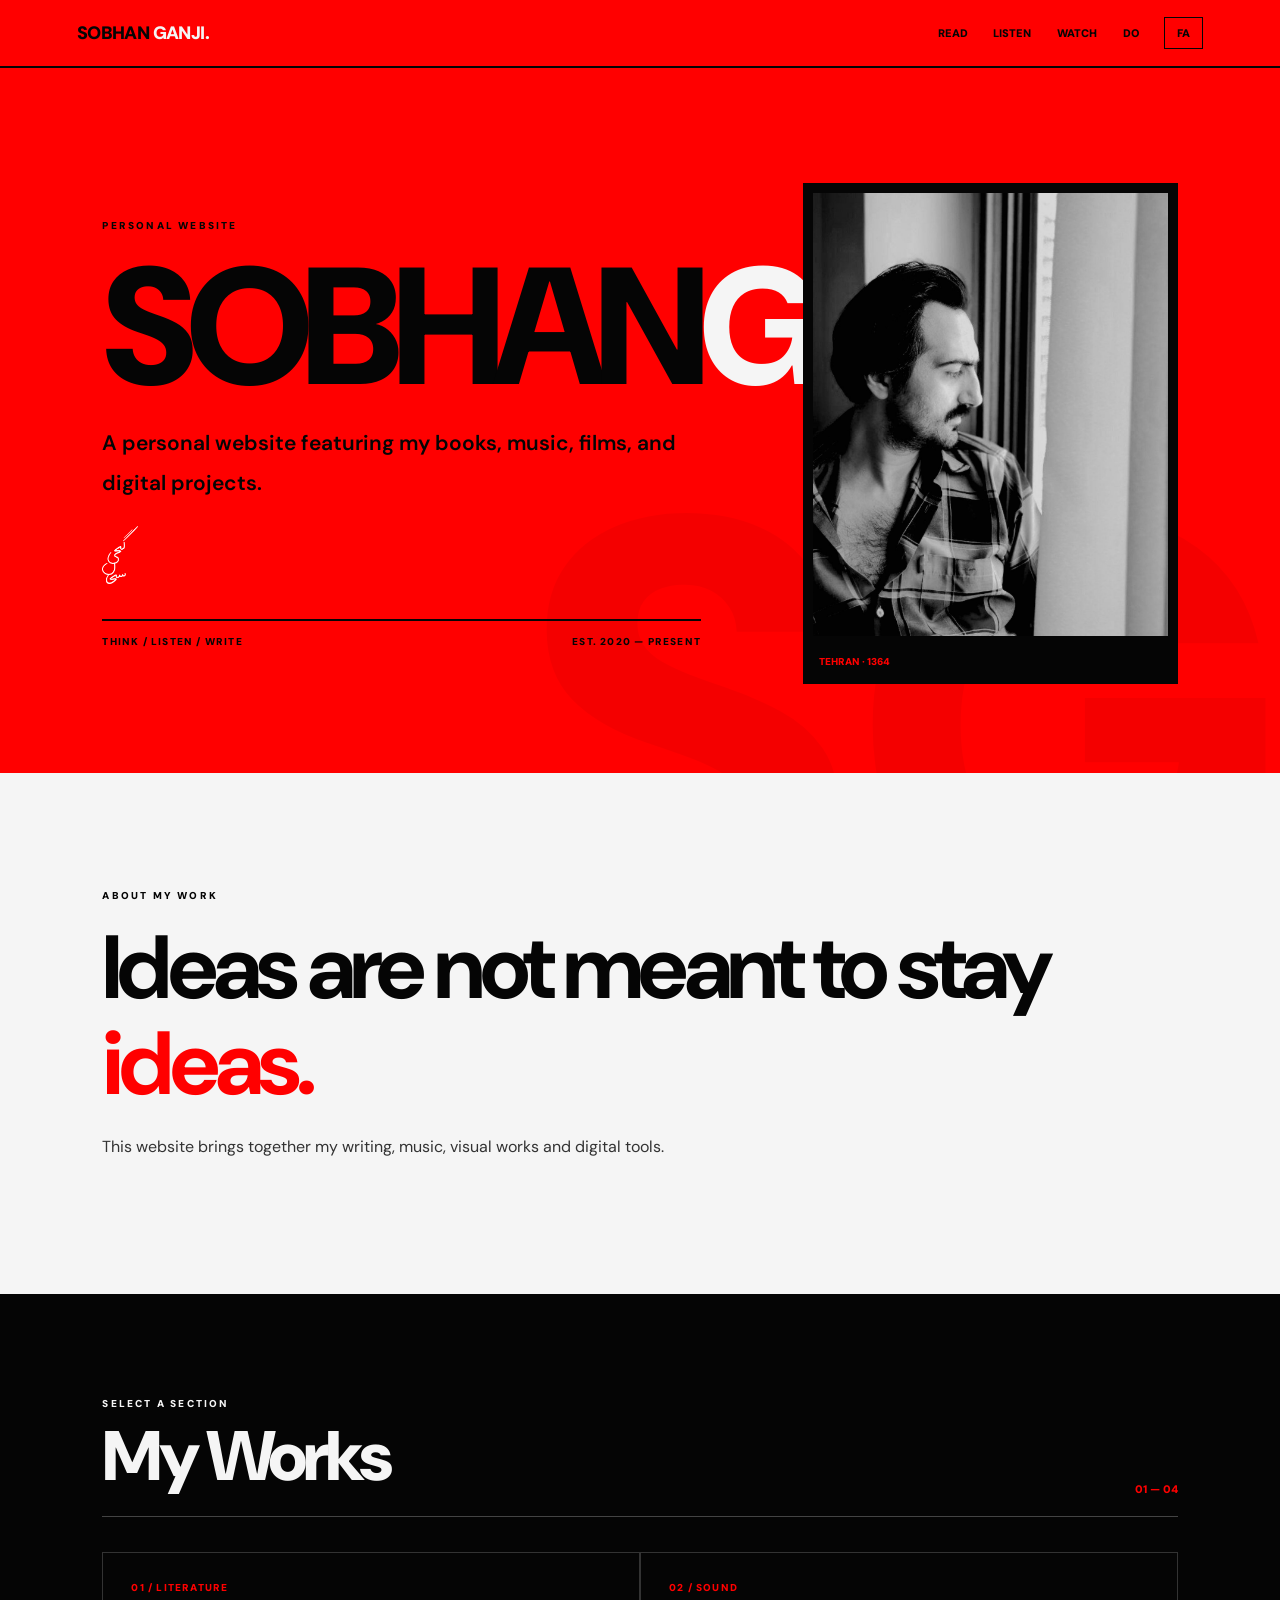
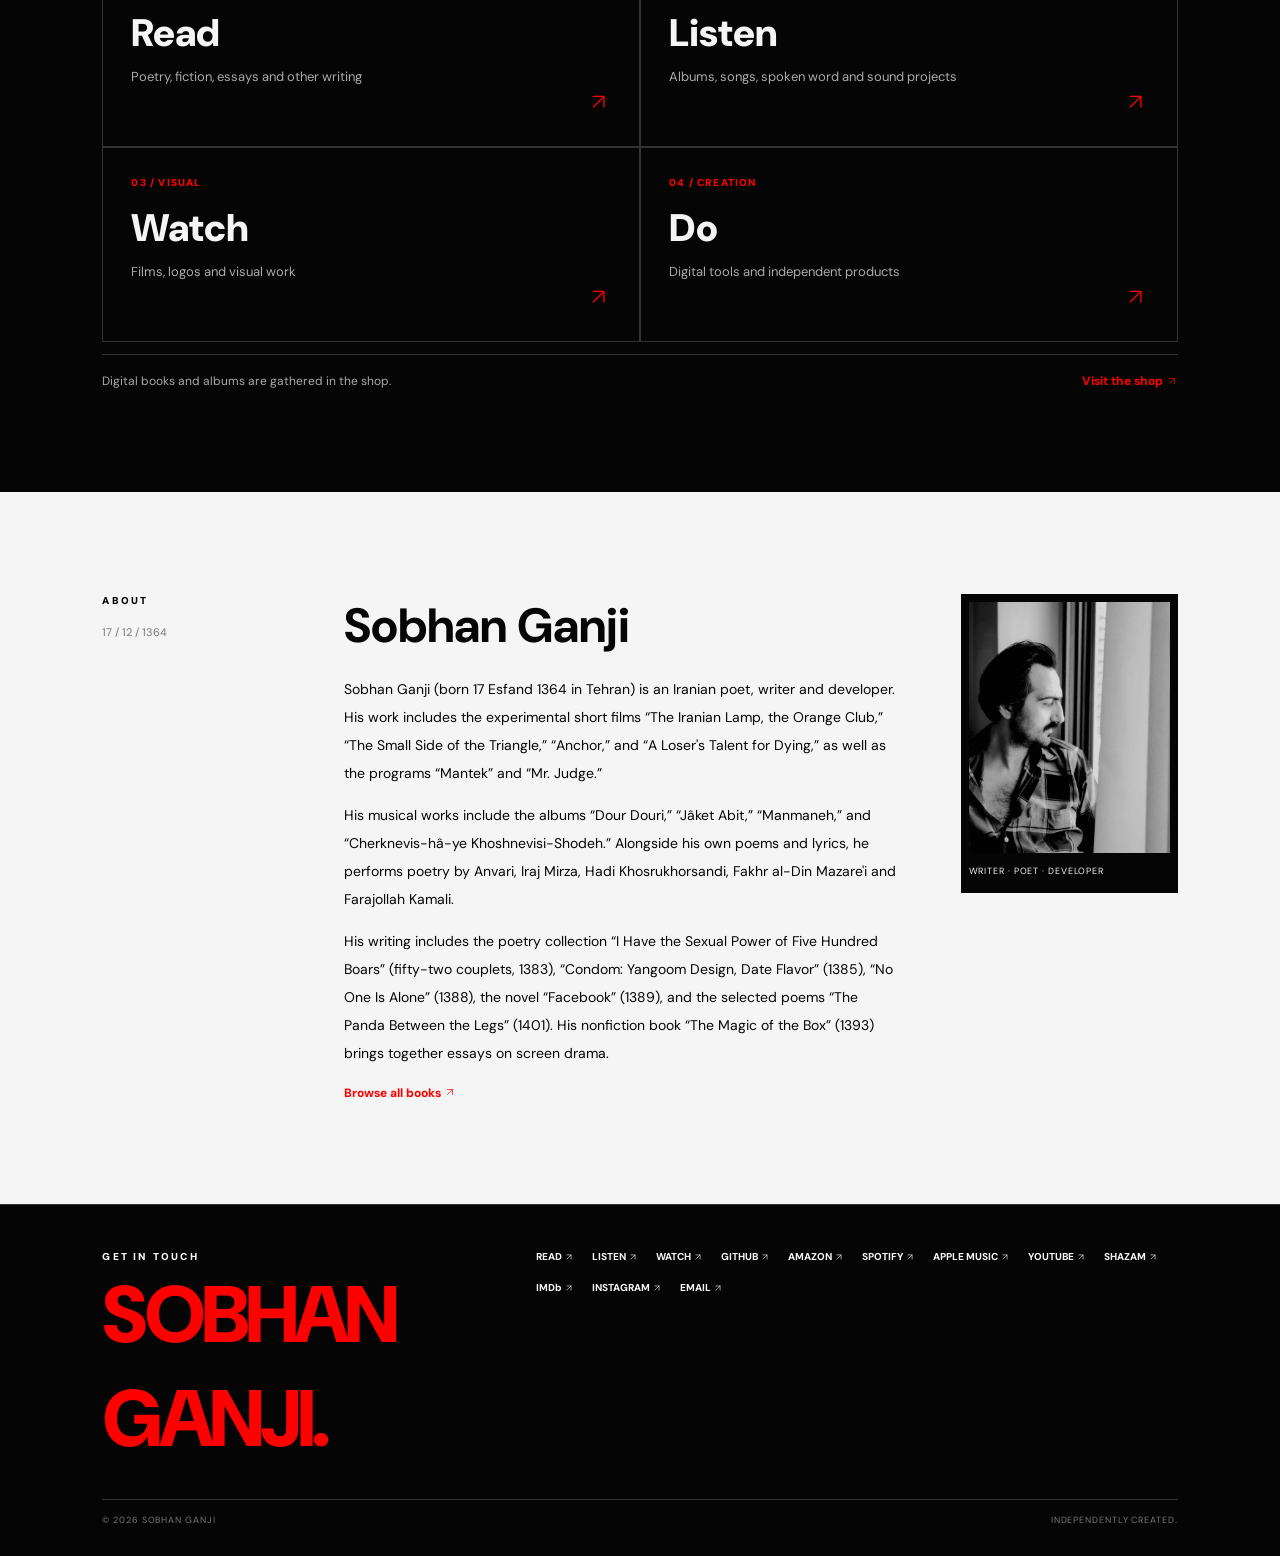
==== commit ea8ad568: "Fix bilingual section navigation and homepage copy" ====
--- a/index.html
+++ b/index.html
@@ -10,31 +10,31 @@
 <header class="site-header">
   <a class="brand" href="./" aria-label="Sobhan Ganji home">SOBHAN <span>GANJI.</span></a>
   <nav class="site-nav" aria-label="Main navigation">
-    <a href="./" data-en="Home" data-fa="خانه">Home</a><a href="book/" data-en="Books" data-fa="کتاب‌ها">Books</a><a href="music/" data-en="Music" data-fa="موسیقی">Music</a><a href="video/" data-en="Video" data-fa="ویدیو">Video</a><a href="hardo/" data-en="Doable" data-fa="کردنی">Doable</a>
+    <a href="book/" data-en="Read" data-fa="خواندنی">Read</a><a href="music/" data-en="Listen" data-fa="شنیدنی">Listen</a><a href="video/" data-en="Watch" data-fa="دیدنی">Watch</a><a href="hardo/" data-en="Do" data-fa="کردنی">Do</a>
     <button class="lang-button" type="button">FA</button>
   </nav>
 </header>
 <main>
   <section class="hero"><div class="hero-inner home-hero">
-    <div><div class="eyebrow" data-en="INDEPENDENT CREATOR" data-fa="هنرخواه / شعرطلب / اپ‌گستر">INDEPENDENT CREATOR</div>
+    <div><div class="eyebrow" data-en="PERSONAL WEBSITE" data-fa="وب‌سایت شخصی">PERSONAL WEBSITE</div>
       <h1><span data-en="SOBHAN" data-fa="سبحان">SOBHAN</span><span class="light" data-en="GANJI." data-fa="گنجی.">GANJI.</span></h1>
-      <p class="hero-copy" data-en="A space for ideas, words, sounds, experiments and creations. Exploring the intersection of logic and imagination." data-fa="فضایی برای کلمات، صداها، تجربه‌ها و آفرینش‌ها؛ جست‌وجو در سرزمین منطق و تخیل.">A space for ideas, words, sounds, experiments and creations. Exploring the intersection of logic and imagination.</p>
+      <p class="hero-copy" data-en="A personal website featuring my books, music, films, and digital projects." data-fa="وب‌سایت شخصی من؛ مجموعه‌ای از کتاب‌ها، آثار صوتی، فیلم‌ها و پروژه‌های دیجیتالی‌ام.">A personal website featuring my books, music, films, and digital projects.</p>
       <img class="signature" src="assets/signature.png" alt="Sobhan Ganji signature">
       <div class="hero-rule"><span data-en="THINK / LISTEN / WRITE" data-fa="بیاندیش / بشنو / بنویس">THINK / LISTEN / WRITE</span><span>EST. 2020 — PRESENT</span></div>
     </div>
     <div class="portrait-frame"><img src="assets/Sobhan_Ganji_pic.jpg" alt="Portrait of Sobhan Ganji"><span class="portrait-label" data-en="TEHRAN · 1364" data-fa="تهران · ۱۳۶۴">TEHRAN · 1364</span></div>
   </div></section>
-  <section class="statement"><div class="statement-inner"><div class="eyebrow" data-en="A NOTE TO BEGIN" data-fa="یادداشت آغازین">A NOTE TO BEGIN</div>
+  <section class="statement"><div class="statement-inner"><div class="eyebrow" data-en="ABOUT MY WORK" data-fa="درباره آثار">ABOUT MY WORK</div>
     <h2 data-en="Ideas are not meant to stay <span>ideas.</span>" data-fa="بهترین تمرین انجام دادن همان کاریست که قرار است <span>تمرینش را کنید</span>" data-i18n-html>Ideas are not meant to stay <span>ideas.</span></h2>
     <p data-en="This website brings together my writing, music, visual works and digital tools." data-fa="اینجا آرشیو نوشته‌ها، صداها، آثار تصویری و ابزارهای دیجیتالی است که ساخته‌ام.">This website brings together my writing, music, visual experiments and the tools I build under the name Hardo.</p>
   </div></section>
   <section class="section" id="works"><div class="section-inner">
-    <div class="section-heading"><div><div class="eyebrow" data-en="EXPLORE THE WORK" data-fa="از کجا شروع کنیم؟">EXPLORE THE WORK</div><h2 data-en="My Works" data-fa="آثار من">My Works</h2></div><span class="section-index">01 — 04</span></div>
+    <div class="section-heading"><div><div class="eyebrow" data-en="SELECT A SECTION" data-fa="بخش‌های آثار">SELECT A SECTION</div><h2 data-en="My Works" data-fa="آثار من">My Works</h2></div><span class="section-index">01 — 04</span></div>
     <div class="works-grid">
-      <a class="work-card" href="book/"><span class="work-number">01 / LITERATURE</span><div><h3 data-en="Books" data-fa="خواندنی">Books</h3><p data-en="Poetry, fiction, essays and other writing" data-fa="کتاب‌ها، مجموعه شعر، داستان و دیگر نوشته‌ها">Poetry, fiction, essays and other writing</p></div><span class="work-arrow">↗</span></a>
-      <a class="work-card" href="music/"><span class="work-number">02 / SOUND</span><div><h3 data-en="Music" data-fa="شنیدنی">Music</h3><p data-en="Albums, songs, spoken word and sound projects" data-fa="موسیقی، آلبوم‌ها، دکلمه و پروژه‌های صوتی">Albums, songs, spoken word and sound projects</p></div><span class="work-arrow">↗</span></a>
-      <a class="work-card" href="video/"><span class="work-number">03 / VISUAL</span><div><h3 data-en="Video" data-fa="دیدنی">Video</h3><p data-en="Films, logos and visual work" data-fa="فیلم‌ها، لوگوها و دیگر آثار تصویری">Films, logos and visual work</p></div><span class="work-arrow">↗</span></a>
-      <a class="work-card" href="hardo/"><span class="work-number">04 / CREATION</span><div><h3 data-en="Doable" data-fa="کردنی">Doable</h3><p data-en="Digital tools and independent products" data-fa="ابزارهای دیجیتال و محصولات مستقل">Digital tools and independent products</p></div><span class="work-arrow">↗</span></a>
+      <a class="work-card" href="book/"><span class="work-number">01 / LITERATURE</span><div><h3 data-en="Read" data-fa="خواندنی">Read</h3><p data-en="Poetry, fiction, essays and other writing" data-fa="کتاب‌ها، مجموعه شعر، داستان و دیگر نوشته‌ها">Poetry, fiction, essays and other writing</p></div><span class="work-arrow">↗</span></a>
+      <a class="work-card" href="music/"><span class="work-number">02 / SOUND</span><div><h3 data-en="Listen" data-fa="شنیدنی">Listen</h3><p data-en="Albums, songs, spoken word and sound projects" data-fa="موسیقی، آلبوم‌ها، دکلمه و پروژه‌های صوتی">Albums, songs, spoken word and sound projects</p></div><span class="work-arrow">↗</span></a>
+      <a class="work-card" href="video/"><span class="work-number">03 / VISUAL</span><div><h3 data-en="Watch" data-fa="دیدنی">Watch</h3><p data-en="Films, logos and visual work" data-fa="فیلم‌ها، لوگوها و دیگر آثار تصویری">Films, logos and visual work</p></div><span class="work-arrow">↗</span></a>
+      <a class="work-card" href="hardo/"><span class="work-number">04 / CREATION</span><div><h3 data-en="Do" data-fa="کردنی">Do</h3><p data-en="Digital tools and independent products" data-fa="ابزارهای دیجیتال و محصولات مستقل">Digital tools and independent products</p></div><span class="work-arrow">↗</span></a>
     </div>
     <div class="works-cta"><span data-en="Digital books and albums are gathered in the shop." data-fa="کتاب‌ها و آلبوم‌های دیجیتال در فروشگاه قرار دارند.">Digital books and albums are gathered in the shop.</span><a class="text-link" href="book/" data-en="Visit the shop ↗" data-fa="رفتن به فروشگاه ↗">Visit the shop ↗</a></div>
   </div></section>
@@ -47,7 +47,7 @@
   </section>
 
 </main>
-<footer class="site-footer"><div class="footer-top"><div><div class="eyebrow" data-en="GET IN TOUCH" data-fa="با من در ارتباط باشید">GET IN TOUCH</div><div class="footer-name">SOBHAN GANJI.</div></div><div class="footer-links"><a href="book/" data-en="BOOKS ↗" data-fa="کتاب‌ها ↗">BOOKS ↗</a><a href="music/" data-en="MUSIC ↗" data-fa="موسیقی ↗">MUSIC ↗</a><a href="video/" data-en="VIDEO ↗" data-fa="ویدیو ↗">VIDEO ↗</a><a href="https://github.com/3obhan" target="_blank" rel="noopener">GITHUB ↗</a><a href="https://www.amazon.com/author/sobhanganji" target="_blank" rel="noopener">AMAZON ↗</a><a href="https://open.spotify.com/artist/326jmF8ho8Znjrk8ryoYny?si=jbsVf_RfQ7mvMuITq8UYTw" target="_blank" rel="noopener">SPOTIFY ↗</a><a href="https://music.apple.com/us/artist/sobhan-ganji/1611798955" target="_blank" rel="noopener">APPLE MUSIC ↗</a><a href="https://youtube.com/@SobhanGanji" target="_blank" rel="noopener">YOUTUBE ↗</a><a href="https://www.shazam.com/artist/-/1611798955" target="_blank" rel="noopener">SHAZAM ↗</a><a href="https://www.imdb.com/name/nm13623573/?ref_=ext_shr_lnk" target="_blank" rel="noopener">IMDb ↗</a><a href="https://instagram.com/3obhan/" target="_blank" rel="noopener">INSTAGRAM ↗</a><a href="mailto:Sobhan.Ganji@Yahoo.com">EMAIL ↗</a></div></div><div class="copyright"><span>© 2026 SOBHAN GANJI</span><span>INDEPENDENTLY CREATED.</span></div></footer>
+<footer class="site-footer"><div class="footer-top"><div><div class="eyebrow" data-en="GET IN TOUCH" data-fa="با من در ارتباط باشید">GET IN TOUCH</div><div class="footer-name">SOBHAN GANJI.</div></div><div class="footer-links"><a href="book/" data-en="READ ↗" data-fa="خواندنی ↗">READ ↗</a><a href="music/" data-en="LISTEN ↗" data-fa="شنیدنی ↗">LISTEN ↗</a><a href="video/" data-en="WATCH ↗" data-fa="دیدنی ↗">WATCH ↗</a><a href="https://github.com/3obhan" target="_blank" rel="noopener">GITHUB ↗</a><a href="https://www.amazon.com/author/sobhanganji" target="_blank" rel="noopener">AMAZON ↗</a><a href="https://open.spotify.com/artist/326jmF8ho8Znjrk8ryoYny?si=jbsVf_RfQ7mvMuITq8UYTw" target="_blank" rel="noopener">SPOTIFY ↗</a><a href="https://music.apple.com/us/artist/sobhan-ganji/1611798955" target="_blank" rel="noopener">APPLE MUSIC ↗</a><a href="https://youtube.com/@SobhanGanji" target="_blank" rel="noopener">YOUTUBE ↗</a><a href="https://www.shazam.com/artist/-/1611798955" target="_blank" rel="noopener">SHAZAM ↗</a><a href="https://www.imdb.com/name/nm13623573/?ref_=ext_shr_lnk" target="_blank" rel="noopener">IMDb ↗</a><a href="https://instagram.com/3obhan/" target="_blank" rel="noopener">INSTAGRAM ↗</a><a href="mailto:Sobhan.Ganji@Yahoo.com">EMAIL ↗</a></div></div><div class="copyright"><span>© 2026 SOBHAN GANJI</span><span>INDEPENDENTLY CREATED.</span></div></footer>
 
 <script src="scripts/site.js" defer></script>
 </body></html>
--- a/styles/site.css
+++ b/styles/site.css
@@ -1,7 +1,7 @@
 @import url('https://fonts.googleapis.com/css2?family=DM+Sans:wght@400;500;600;700;800;900&family=Vazirmatn:wght@400;500;600;700;800;900&display=swap');
 :root{--red:#ff0000;--black:#050505;--white:#f5f5f5;--muted:#999;--line:#333;--card:#111;--max:1440px}
 *{box-sizing:border-box}html{scroll-behavior:smooth;scroll-padding-top:90px}body{margin:0;background:var(--black);color:var(--white);font-family:'DM Sans',Arial,sans-serif;overflow-x:hidden}body.fa{font-family:'Vazirmatn',Tahoma,sans-serif}a{color:inherit;text-decoration:none}button{font:inherit;cursor:pointer}img{max-width:100%;display:block}::selection{background:var(--red);color:var(--black)}
-.site-header{position:relative;z-index:20;background:var(--red);color:var(--black);border-bottom:2px solid var(--black);min-height:68px;padding:16px clamp(20px,6vw,90px);display:flex;align-items:center;justify-content:space-between;gap:20px}.brand{font-weight:900;font-size:18px;letter-spacing:-.6px;white-space:nowrap}.brand span{color:var(--white)}.site-nav{display:flex;align-items:center;gap:clamp(10px,2vw,28px);flex-wrap:wrap}.site-nav a,.site-nav button{font-size:11px;font-weight:900;text-transform:uppercase}.site-nav a:hover{color:var(--white)}.lang-button,.cart-open{border:1px solid var(--black);background:transparent;color:var(--black);padding:8px 12px;font-weight:900}.lang-button:hover{background:var(--black);color:var(--red)}
+.site-header{position:relative;z-index:20;background:var(--red);color:var(--black);border-bottom:2px solid var(--black);min-height:68px;padding:16px clamp(20px,6vw,90px);display:flex;align-items:center;justify-content:space-between;gap:20px}.brand{font-weight:900;font-size:18px;letter-spacing:-.6px;white-space:nowrap}.brand span{color:var(--white)}.site-nav{display:flex;align-items:center;gap:clamp(10px,2vw,28px);flex-wrap:wrap}.site-nav a,.site-nav button{font-size:11px;font-weight:900;text-transform:uppercase}.site-nav a:hover{color:var(--white)}.lang-button{border:1px solid var(--black);background:transparent;color:var(--black);padding:8px 12px;font-weight:900}.lang-button:hover{background:var(--black);color:var(--red)}
 .hero{background:var(--red);color:var(--black);padding:clamp(70px,9vw,140px) clamp(22px,8vw,120px) clamp(55px,7vw,90px);position:relative;overflow:hidden}.hero::after{content:'SG';position:absolute;right:-.02em;bottom:-.42em;font-size:clamp(260px,45vw,640px);font-weight:900;line-height:1;color:rgba(0,0,0,.045);pointer-events:none}.hero-inner{position:relative;z-index:1;max-width:var(--max);margin:auto}.eyebrow{font-size:10px;letter-spacing:.22em;font-weight:900;text-transform:uppercase}.fa .eyebrow{letter-spacing:0}.hero h1{font-size:clamp(68px,13vw,176px);line-height:.86;letter-spacing:-.075em;font-weight:900;margin:24px 0;max-width:1100px}.fa .hero h1{line-height:1.22;letter-spacing:0}.hero h1 .light{color:var(--white)}.hero-copy{max-width:700px;font-size:clamp(16px,2vw,21px);font-weight:600;line-height:1.9}.hero-rule{display:flex;justify-content:space-between;align-items:center;gap:20px;border-top:2px solid var(--black);margin-top:55px;padding-top:14px;font-size:10px;font-weight:900;letter-spacing:.12em}.fa .hero-rule{letter-spacing:0}
 .home-hero{display:grid;grid-template-columns:minmax(0,1.2fr) minmax(230px,.75fr);align-items:center;gap:clamp(35px,8vw,130px);max-width:var(--max);margin:auto}.home-hero .hero-copy{margin-top:25px}.signature{width:115px;height:58px;object-fit:contain;object-position:left;margin-top:22px}.fa .signature{object-position:right}.portrait-frame{position:relative;background:var(--black);padding:10px 10px 48px;max-width:380px;justify-self:end;width:100%}.portrait-frame img{width:100%;aspect-ratio:4/5;object-fit:cover;filter:grayscale(1)}.portrait-label{position:absolute;bottom:16px;left:16px;color:var(--red);font-size:10px;font-weight:900}.fa .portrait-label{left:auto;right:16px}.home-hero .hero-rule{margin-top:35px}
 .section{background:var(--black);color:var(--white);padding:clamp(65px,8vw,112px) clamp(22px,8vw,120px)}.section-inner{max-width:var(--max);margin:auto}.section-heading{display:flex;align-items:end;justify-content:space-between;gap:20px;border-bottom:1px solid #444;padding-bottom:20px;margin-bottom:35px}.section-heading h2{font-size:clamp(34px,6vw,70px);line-height:1.12;letter-spacing:-.055em;margin:8px 0 0;font-weight:900}.fa .section-heading h2{letter-spacing:0}.section-index{font-size:11px;color:var(--red);font-weight:900;white-space:nowrap}.statement{background:var(--white);color:var(--black);padding:clamp(65px,9vw,120px) clamp(22px,8vw,120px)}.statement-inner{max-width:var(--max);margin:auto}.statement h2{font-size:clamp(38px,7vw,94px);line-height:1.08;letter-spacing:-.055em;max-width:1100px;margin:18px 0}.fa .statement h2{letter-spacing:0;line-height:1.35}.statement h2 span{color:var(--red)}.statement p{max-width:680px;line-height:2;color:#333}
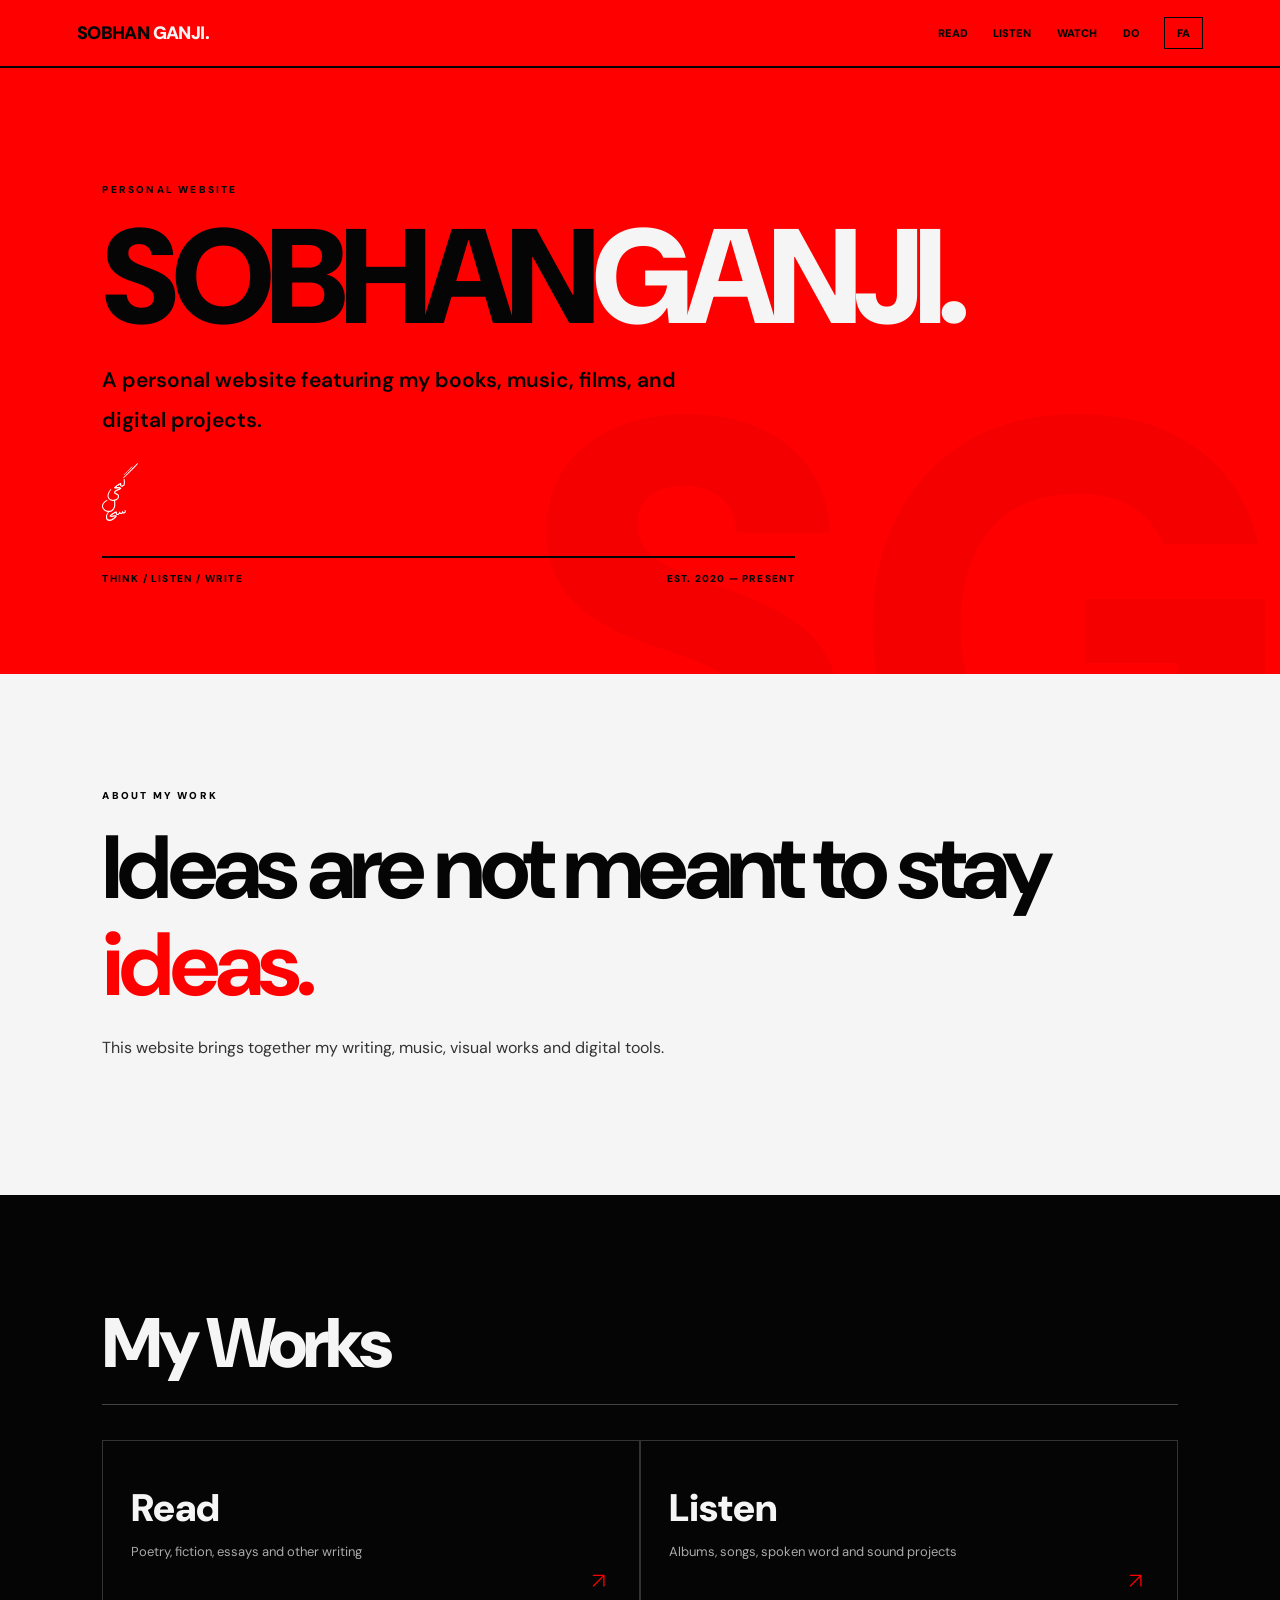
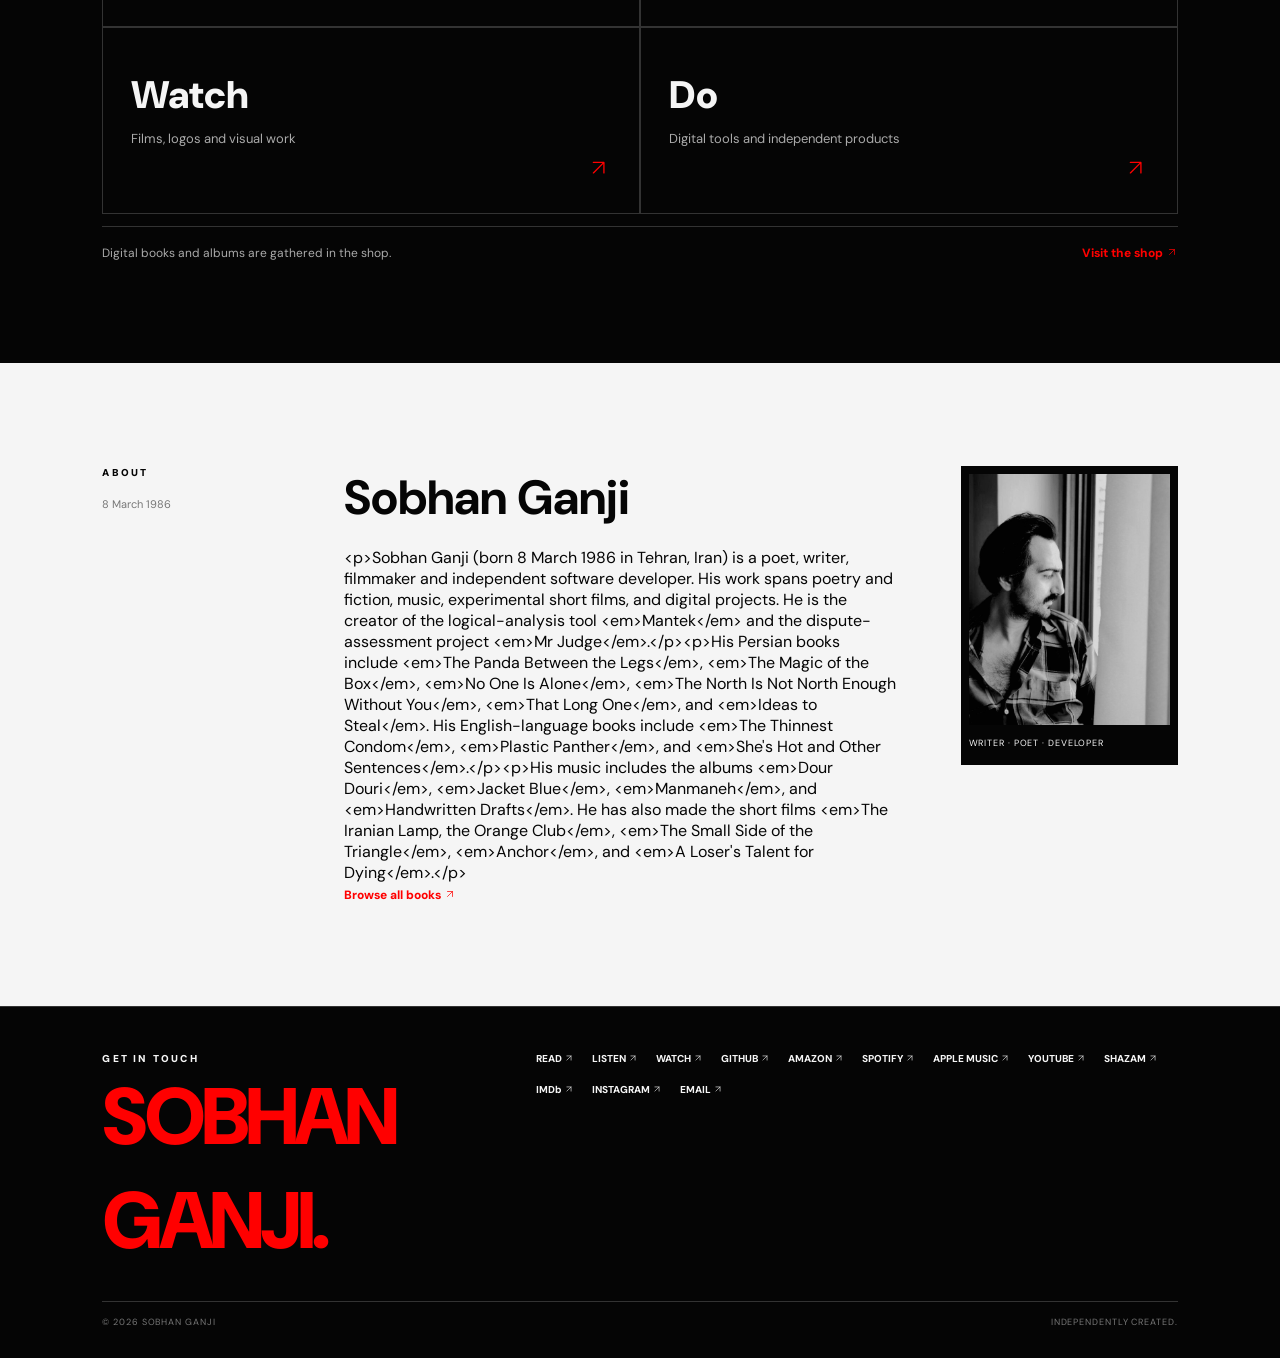
==== commit d9054616: "Refine homepage portrait, remove clutter, and correct bilingual biography" ====
--- a/index.html
+++ b/index.html
@@ -22,25 +22,24 @@
       <img class="signature" src="assets/signature.png" alt="Sobhan Ganji signature">
       <div class="hero-rule"><span data-en="THINK / LISTEN / WRITE" data-fa="بیاندیش / بشنو / بنویس">THINK / LISTEN / WRITE</span><span>EST. 2020 — PRESENT</span></div>
     </div>
-    <div class="portrait-frame"><img src="assets/Sobhan_Ganji_pic.jpg" alt="Portrait of Sobhan Ganji"><span class="portrait-label" data-en="TEHRAN · 1364" data-fa="تهران · ۱۳۶۴">TEHRAN · 1364</span></div>
   </div></section>
   <section class="statement"><div class="statement-inner"><div class="eyebrow" data-en="ABOUT MY WORK" data-fa="درباره آثار">ABOUT MY WORK</div>
     <h2 data-en="Ideas are not meant to stay <span>ideas.</span>" data-fa="بهترین تمرین انجام دادن همان کاریست که قرار است <span>تمرینش را کنید</span>" data-i18n-html>Ideas are not meant to stay <span>ideas.</span></h2>
     <p data-en="This website brings together my writing, music, visual works and digital tools." data-fa="اینجا آرشیو نوشته‌ها، صداها، آثار تصویری و ابزارهای دیجیتالی است که ساخته‌ام.">This website brings together my writing, music, visual experiments and the tools I build under the name Hardo.</p>
   </div></section>
   <section class="section" id="works"><div class="section-inner">
-    <div class="section-heading"><div><div class="eyebrow" data-en="SELECT A SECTION" data-fa="بخش‌های آثار">SELECT A SECTION</div><h2 data-en="My Works" data-fa="آثار من">My Works</h2></div><span class="section-index">01 — 04</span></div>
+    <div class="section-heading"><div><h2 data-en="My Works" data-fa="آثار من">My Works</h2></div></div>
     <div class="works-grid">
-      <a class="work-card" href="book/"><span class="work-number">01 / LITERATURE</span><div><h3 data-en="Read" data-fa="خواندنی">Read</h3><p data-en="Poetry, fiction, essays and other writing" data-fa="کتاب‌ها، مجموعه شعر، داستان و دیگر نوشته‌ها">Poetry, fiction, essays and other writing</p></div><span class="work-arrow">↗</span></a>
-      <a class="work-card" href="music/"><span class="work-number">02 / SOUND</span><div><h3 data-en="Listen" data-fa="شنیدنی">Listen</h3><p data-en="Albums, songs, spoken word and sound projects" data-fa="موسیقی، آلبوم‌ها، دکلمه و پروژه‌های صوتی">Albums, songs, spoken word and sound projects</p></div><span class="work-arrow">↗</span></a>
-      <a class="work-card" href="video/"><span class="work-number">03 / VISUAL</span><div><h3 data-en="Watch" data-fa="دیدنی">Watch</h3><p data-en="Films, logos and visual work" data-fa="فیلم‌ها، لوگوها و دیگر آثار تصویری">Films, logos and visual work</p></div><span class="work-arrow">↗</span></a>
-      <a class="work-card" href="hardo/"><span class="work-number">04 / CREATION</span><div><h3 data-en="Do" data-fa="کردنی">Do</h3><p data-en="Digital tools and independent products" data-fa="ابزارهای دیجیتال و محصولات مستقل">Digital tools and independent products</p></div><span class="work-arrow">↗</span></a>
+      <a class="work-card" href="book/"><div><h3 data-en="Read" data-fa="خواندنی">Read</h3><p data-en="Poetry, fiction, essays and other writing" data-fa="کتاب‌ها، مجموعه شعر، داستان و دیگر نوشته‌ها">Poetry, fiction, essays and other writing</p></div><span class="work-arrow">↗</span></a>
+      <a class="work-card" href="music/"><div><h3 data-en="Listen" data-fa="شنیدنی">Listen</h3><p data-en="Albums, songs, spoken word and sound projects" data-fa="موسیقی، آلبوم‌ها، دکلمه و پروژه‌های صوتی">Albums, songs, spoken word and sound projects</p></div><span class="work-arrow">↗</span></a>
+      <a class="work-card" href="video/"><div><h3 data-en="Watch" data-fa="دیدنی">Watch</h3><p data-en="Films, logos and visual work" data-fa="فیلم‌ها، لوگوها و دیگر آثار تصویری">Films, logos and visual work</p></div><span class="work-arrow">↗</span></a>
+      <a class="work-card" href="hardo/"><div><h3 data-en="Do" data-fa="کردنی">Do</h3><p data-en="Digital tools and independent products" data-fa="ابزارهای دیجیتال و محصولات مستقل">Digital tools and independent products</p></div><span class="work-arrow">↗</span></a>
     </div>
     <div class="works-cta"><span data-en="Digital books and albums are gathered in the shop." data-fa="کتاب‌ها و آلبوم‌های دیجیتال در فروشگاه قرار دارند.">Digital books and albums are gathered in the shop.</span><a class="text-link" href="book/" data-en="Visit the shop ↗" data-fa="رفتن به فروشگاه ↗">Visit the shop ↗</a></div>
   </div></section>
-  <section class="about-section" id="about"><div class="about-label"><span class="eyebrow" data-en="ABOUT" data-fa="درباره">ABOUT</span><span class="about-year">17 / 12 / 1364</span></div>
+  <section class="about-section" id="about"><div class="about-label"><span class="eyebrow" data-en="ABOUT" data-fa="درباره">ABOUT</span><span class="about-year" data-en="8 March 1986" data-fa="۱۷ اسفند ۱۳۶۴">8 March 1986</span></div>
     <div class="about-copy"><h2 data-en="Sobhan Ganji" data-fa="سبحان گنجی">Sobhan Ganji</h2>
-      <div data-en="<p>Sobhan Ganji (born 17 Esfand 1364 in Tehran) is an Iranian poet, writer and developer. His work includes the experimental short films “The Iranian Lamp, the Orange Club,” “The Small Side of the Triangle,” “Anchor,” and “A Loser's Talent for Dying,” as well as the programs “Mantek” and “Mr. Judge.”</p><p>His musical works include the albums “Dour Douri,” “Jâket Abit,” “Manmaneh,” and “Cherknevis-hâ-ye Khoshnevisi-Shodeh.” Alongside his own poems and lyrics, he performs poetry by Anvari, Iraj Mirza, Hadi Khosrukhorsandi, Fakhr al-Din Mazare'i and Farajollah Kamali.</p><p>His writing includes the poetry collection “I Have the Sexual Power of Five Hundred Boars” (fifty-two couplets, 1383), “Condom: Yangoom Design, Date Flavor” (1385), “No One Is Alone” (1388), the novel “Facebook” (1389), and the selected poems “The Panda Between the Legs” (1401). His nonfiction book “The Magic of the Box” (1393) brings together essays on screen drama.</p>" data-fa="<p>سبحان گنجی (زادهٔ ۱۷ اسفند ۱۳۶۴ در تهران) شاعر، نویسنده و توسعه‌دهندهٔ ایرانی است. ساخت چند فیلم کوتاه تجربی مثل «چراغ ایرانی چماق نارنجی»، «ضلع کوچک مثلث»، «لنگر» و «کشف استعداد یک بازنده برای مردن» و ساخت دو برنامهٔ «منطک» و «آقای قاضی» در کارنامهٔ اوست.</p><p>آلبوم‌های «دور دوری»، «ژاکت آبیت»، «منمنه» و «چرکنویس‌های خوشنویسی‌شده» از آثار موسیقایی او هستند؛ آثاری که در آن‌ها، کنار شعر و ترانه‌های خودش، شعرهایی از انوری، ایرج میرزا، هادی خرسندی، فخرالدین مزارعی و فرج‌الله کمالی را اجرا کرده است.</p><p>از نوشته‌های او در شعر و ادبیات داستانی می‌توان به «قوای جنسی پانصد گراز را دارم» (پنجاه دوتایی، ۱۳۸۳)، «کاندوم: طرح یانگوم، طعم خرما» (۱۳۸۵)، «هیچ‌کس تنها نیست» (۱۳۸۸)، «فیسبوک» (۱۳۸۹) و «لای پای پاندا» (۱۴۰۱) اشاره کرد. «جادوی جعبه‌ای» (۱۳۹۳)، جستارهایی به‌هم‌پیوسته پیرامون درام‌های تصویری، از تألیفات غیرداستانی اوست.</p>" data-i18n-html>
+      <div data-en="<p>Sobhan Ganji (born 8 March 1986 in Tehran, Iran) is a poet, writer, filmmaker and independent software developer. His work spans poetry and fiction, music, experimental short films, and digital projects. He is the creator of the logical-analysis tool <em>Mantek</em> and the dispute-assessment project <em>Mr Judge</em>.</p><p>His Persian books include <em>The Panda Between the Legs</em>, <em>The Magic of the Box</em>, <em>No One Is Alone</em>, <em>The North Is Not North Enough Without You</em>, <em>That Long One</em>, and <em>Ideas to Steal</em>. His English-language books include <em>The Thinnest Condom</em>, <em>Plastic Panther</em>, and <em>She's Hot and Other Sentences</em>.</p><p>His music includes the albums <em>Dour Douri</em>, <em>Jacket Blue</em>, <em>Manmaneh</em>, and <em>Handwritten Drafts</em>. He has also made the short films <em>The Iranian Lamp, the Orange Club</em>, <em>The Small Side of the Triangle</em>, <em>Anchor</em>, and <em>A Loser's Talent for Dying</em>.</p>" data-fa="<p>سبحان گنجی، زادهٔ ۱۷ اسفند ۱۳۶۴ (۸ مارس ۱۹۸۶) در تهران، شاعر، نویسنده، فیلم‌ساز و توسعه‌دهندهٔ نرم‌افزار است. آثار او شعر و داستان، موسیقی، فیلم‌های کوتاه تجربی و پروژه‌های دیجیتال را دربرمی‌گیرد. «منطک» و «آقای قاضی» از پروژه‌های نرم‌افزاری او هستند.</p><p>از کتاب‌های فارسی او می‌توان به «لای پای پاندا»، «جادوی جعبه‌ای»، «هیچ‌کس تنها نیست»، «شمال بی‌تو به اندازهٔ شمال کم است»، «آن دراز» و «ایده‌هایی برای دزدیدن» اشاره کرد. کتاب‌های انگلیسی او نیز شامل <span dir="ltr">The Thinnest Condom</span>، <span dir="ltr">Plastic Panther</span> و <span dir="ltr">She's Hot and Other Sentences</span> هستند.</p><p>آلبوم‌های «دور دوری»، «ژاکت آبیت»، «منمنه» و «چرکنویس‌های خوشنویسی‌شده» از آثار موسیقایی او هستند. او همچنین فیلم‌های کوتاه تجربی «چراغ ایرانی چماق نارنجی»، «ضلع کوچک مثلث»، «لنگر» و «کشف استعداد یک بازنده برای مردن» را ساخته است.</p>" data-i18n-html>
         <p>Sobhan Ganji (born 17 Esfand 1364 in Tehran) is an Iranian poet, writer and developer. His work includes the experimental short films “The Iranian Lamp, the Orange Club,” “The Small Side of the Triangle,” “Anchor,” and “A Loser's Talent for Dying,” as well as the programs “Mantek” and “Mr. Judge.”</p><p>His musical works include the albums “Dour Douri,” “Jâket Abit,” “Manmaneh,” and “Cherknevis-hâ-ye Khoshnevisi-Shodeh.” Alongside his own poems and lyrics, he performs poetry by Anvari, Iraj Mirza, Hadi Khosrukhorsandi, Fakhr al-Din Mazare'i and Farajollah Kamali.</p><p>His writing includes the poetry collection “I Have the Sexual Power of Five Hundred Boars” (fifty-two couplets, 1383), “Condom: Yangoom Design, Date Flavor” (1385), “No One Is Alone” (1388), the novel “Facebook” (1389), and the selected poems “The Panda Between the Legs” (1401). His nonfiction book “The Magic of the Box” (1393) brings together essays on screen drama.</p>
       </div><a class="text-link" href="book/" data-en="Browse all books ↗" data-fa="دیدن همهٔ کتاب‌ها ↗">Browse all books ↗</a></div>
     <div class="about-photo"><img src="assets/Sobhan_Ganji_pic.jpg" alt="Sobhan Ganji"><span data-en="WRITER · POET · DEVELOPER" data-fa="نویسنده · شاعر · توسعه‌دهنده">WRITER · POET · DEVELOPER</span></div>
--- a/styles/site.css
+++ b/styles/site.css
@@ -3,7 +3,7 @@
 *{box-sizing:border-box}html{scroll-behavior:smooth;scroll-padding-top:90px}body{margin:0;background:var(--black);color:var(--white);font-family:'DM Sans',Arial,sans-serif;overflow-x:hidden}body.fa{font-family:'Vazirmatn',Tahoma,sans-serif}a{color:inherit;text-decoration:none}button{font:inherit;cursor:pointer}img{max-width:100%;display:block}::selection{background:var(--red);color:var(--black)}
 .site-header{position:relative;z-index:20;background:var(--red);color:var(--black);border-bottom:2px solid var(--black);min-height:68px;padding:16px clamp(20px,6vw,90px);display:flex;align-items:center;justify-content:space-between;gap:20px}.brand{font-weight:900;font-size:18px;letter-spacing:-.6px;white-space:nowrap}.brand span{color:var(--white)}.site-nav{display:flex;align-items:center;gap:clamp(10px,2vw,28px);flex-wrap:wrap}.site-nav a,.site-nav button{font-size:11px;font-weight:900;text-transform:uppercase}.site-nav a:hover{color:var(--white)}.lang-button{border:1px solid var(--black);background:transparent;color:var(--black);padding:8px 12px;font-weight:900}.lang-button:hover{background:var(--black);color:var(--red)}
 .hero{background:var(--red);color:var(--black);padding:clamp(70px,9vw,140px) clamp(22px,8vw,120px) clamp(55px,7vw,90px);position:relative;overflow:hidden}.hero::after{content:'SG';position:absolute;right:-.02em;bottom:-.42em;font-size:clamp(260px,45vw,640px);font-weight:900;line-height:1;color:rgba(0,0,0,.045);pointer-events:none}.hero-inner{position:relative;z-index:1;max-width:var(--max);margin:auto}.eyebrow{font-size:10px;letter-spacing:.22em;font-weight:900;text-transform:uppercase}.fa .eyebrow{letter-spacing:0}.hero h1{font-size:clamp(68px,13vw,176px);line-height:.86;letter-spacing:-.075em;font-weight:900;margin:24px 0;max-width:1100px}.fa .hero h1{line-height:1.22;letter-spacing:0}.hero h1 .light{color:var(--white)}.hero-copy{max-width:700px;font-size:clamp(16px,2vw,21px);font-weight:600;line-height:1.9}.hero-rule{display:flex;justify-content:space-between;align-items:center;gap:20px;border-top:2px solid var(--black);margin-top:55px;padding-top:14px;font-size:10px;font-weight:900;letter-spacing:.12em}.fa .hero-rule{letter-spacing:0}
-.home-hero{display:grid;grid-template-columns:minmax(0,1.2fr) minmax(230px,.75fr);align-items:center;gap:clamp(35px,8vw,130px);max-width:var(--max);margin:auto}.home-hero .hero-copy{margin-top:25px}.signature{width:115px;height:58px;object-fit:contain;object-position:left;margin-top:22px}.fa .signature{object-position:right}.portrait-frame{position:relative;background:var(--black);padding:10px 10px 48px;max-width:380px;justify-self:end;width:100%}.portrait-frame img{width:100%;aspect-ratio:4/5;object-fit:cover;filter:grayscale(1)}.portrait-label{position:absolute;bottom:16px;left:16px;color:var(--red);font-size:10px;font-weight:900}.fa .portrait-label{left:auto;right:16px}.home-hero .hero-rule{margin-top:35px}
+.home-hero{display:grid;grid-template-columns:minmax(0,1.35fr) minmax(220px,.62fr);align-items:center;gap:clamp(28px,5vw,80px);max-width:var(--max);margin:auto}.home-hero>div:first-child{min-width:0}.home-hero .hero h1{overflow-wrap:anywhere}.home-hero h1{font-size:clamp(58px,10.5vw,150px);letter-spacing:-.065em}.home-hero .hero-copy{max-width:620px}.home-hero .hero-copy{margin-top:25px}.signature{width:115px;height:58px;object-fit:contain;object-position:left;margin-top:22px}.fa .signature{object-position:right}.portrait-frame{position:relative;background:var(--black);padding:10px 10px 48px;max-width:380px;justify-self:end;width:100%}.portrait-frame img{width:100%;aspect-ratio:4/5;object-fit:cover;filter:grayscale(1)}.portrait-label{position:absolute;bottom:16px;left:16px;color:var(--red);font-size:10px;font-weight:900}.fa .portrait-label{left:auto;right:16px}.home-hero .hero-rule{margin-top:35px}
 .section{background:var(--black);color:var(--white);padding:clamp(65px,8vw,112px) clamp(22px,8vw,120px)}.section-inner{max-width:var(--max);margin:auto}.section-heading{display:flex;align-items:end;justify-content:space-between;gap:20px;border-bottom:1px solid #444;padding-bottom:20px;margin-bottom:35px}.section-heading h2{font-size:clamp(34px,6vw,70px);line-height:1.12;letter-spacing:-.055em;margin:8px 0 0;font-weight:900}.fa .section-heading h2{letter-spacing:0}.section-index{font-size:11px;color:var(--red);font-weight:900;white-space:nowrap}.statement{background:var(--white);color:var(--black);padding:clamp(65px,9vw,120px) clamp(22px,8vw,120px)}.statement-inner{max-width:var(--max);margin:auto}.statement h2{font-size:clamp(38px,7vw,94px);line-height:1.08;letter-spacing:-.055em;max-width:1100px;margin:18px 0}.fa .statement h2{letter-spacing:0;line-height:1.35}.statement h2 span{color:var(--red)}.statement p{max-width:680px;line-height:2;color:#333}
 .arrow-icon{width:1em;height:1em;display:inline-block;vertical-align:-.12em;stroke:currentColor;stroke-width:1.45;stroke-linecap:round;stroke-linejoin:round;fill:none;flex:0 0 auto;shape-rendering:geometricPrecision}.works-grid,.video-grid,.program-grid{display:grid;grid-template-columns:repeat(2,minmax(0,1fr));gap:2px;background:#333;border:1px solid #333}.work-card{background:var(--black);min-height:185px;padding:28px;display:flex;flex-direction:column;justify-content:space-between;transition:background .2s,color .2s}.work-card:hover{background:var(--red);color:var(--black)}.work-number{font-size:10px;color:var(--red);font-weight:900;letter-spacing:.12em}.work-card:hover .work-number{color:var(--black)}.work-card h3{font-size:clamp(25px,3vw,39px);margin:14px 0 7px;font-weight:900}.work-card p{margin:0;color:#aaa;font-size:13px;line-height:1.8}.work-card:hover p{color:var(--black)}.work-arrow{align-self:flex-end;color:var(--red);font-size:22px}.work-arrow .arrow-icon{width:1.15em;height:1.15em;stroke-width:1.25}.work-card:hover .work-arrow{color:var(--black)}.works-cta{display:flex;justify-content:space-between;align-items:center;gap:20px;border-top:1px solid #333;margin-top:12px;padding-top:18px;color:#aaa;font-size:12px}.text-link{color:var(--red);font-size:12px;font-weight:800}.text-link:hover{color:var(--white)}
 .about-section{background:var(--white);color:var(--black);padding:clamp(65px,8vw,110px) clamp(22px,8vw,120px);display:grid;grid-template-columns:.45fr 1.4fr .55fr;gap:clamp(20px,5vw,65px);align-items:start}.about-label{display:flex;flex-direction:column;gap:18px}.about-year{font-size:11px;color:#777}.about-copy h2{font-size:clamp(30px,4vw,48px);margin:0 0 18px}.about-copy p{font-size:14px;line-height:2;margin:0 0 14px}.about-photo{background:var(--black);padding:8px 8px 16px;color:var(--white);font-size:9px;letter-spacing:.1em}.about-photo img{width:100%;aspect-ratio:4/5;object-fit:cover;filter:grayscale(1);margin-bottom:12px}.hardo-band{background:var(--red);color:var(--black);padding:clamp(60px,8vw,105px) clamp(22px,8vw,120px)}.hardo-band-inner{max-width:var(--max);margin:auto}.hardo-band h2{font-size:clamp(65px,13vw,150px);letter-spacing:-.07em;line-height:.9;margin:14px 0}.fa .hardo-band h2{letter-spacing:0}.hardo-band p{max-width:650px;line-height:2}.outline-link{display:inline-block;border:1px solid var(--black);padding:11px 16px;font-size:11px;font-weight:900;text-transform:uppercase}.outline-link:hover{background:var(--black);color:var(--red)}
@@ -12,6 +12,6 @@
 .site-footer{background:var(--black);color:var(--white);border-top:1px solid #333;padding:45px clamp(22px,8vw,120px) 30px;display:flex;flex-direction:column;gap:28px}.footer-top{display:flex;justify-content:space-between;align-items:flex-start;gap:24px}.footer-name{color:var(--red);font-size:clamp(36px,7vw,80px);font-weight:900;letter-spacing:-.06em}.fa .footer-name{letter-spacing:0}.footer-links{display:flex;gap:18px;flex-wrap:wrap;font-size:10px;font-weight:800}.footer-links a:hover{color:var(--red)}.copyright{border-top:1px solid #333;padding-top:14px;display:flex;justify-content:space-between;gap:12px;flex-wrap:wrap;font-size:9px;letter-spacing:.1em;color:#777}
 .sr-only{position:absolute;width:1px;height:1px;padding:0;margin:-1px;overflow:hidden;clip:rect(0,0,0,0);white-space:nowrap;border:0}
 [dir=rtl] .section-heading,[dir=rtl] .works-cta,[dir=rtl] .footer-top{direction:rtl}[dir=rtl] .video-placeholder{direction:ltr}
-@media(max-width:850px){.about-section{grid-template-columns:.35fr 1fr}.about-photo{display:none}.home-hero{grid-template-columns:1fr .7fr;gap:28px}.product-cover{min-height:200px}}
-@media(max-width:650px){.site-header{align-items:flex-start;flex-direction:column;gap:12px;padding:14px 5%}.site-nav{gap:10px;width:100%;justify-content:space-between}.site-nav a,.site-nav button{font-size:9px}.hero{padding:65px 6% 55px}.home-hero{grid-template-columns:1fr}.portrait-frame{justify-self:start;max-width:300px}.hero h1{letter-spacing:-.06em}.fa .hero h1{letter-spacing:0}.hero-rule{margin-top:35px;font-size:9px}.section{padding:60px 6%}.statement{padding:65px 6%}.works-grid,.video-grid,.program-grid{grid-template-columns:1fr}.work-card{min-height:155px}.about-section{grid-template-columns:1fr;padding:60px 6%}.about-label{flex-direction:row;justify-content:space-between}.hardo-band{padding:60px 6%}.footer-top{flex-direction:column}.site-footer{padding:40px 6% 24px}.products-grid{grid-template-columns:1fr}.program-card{grid-template-columns:110px 1fr}.section-heading h2{letter-spacing:-.03em}.fa .section-heading h2{letter-spacing:0}}
+@media(max-width:850px){.about-section{grid-template-columns:.35fr 1fr}.about-photo{display:none}.home-hero{grid-template-columns:minmax(0,1fr) minmax(190px,.58fr);gap:22px}.home-hero h1{font-size:clamp(48px,8.5vw,82px);letter-spacing:-.055em}.product-cover{min-height:200px}}
+@media(max-width:650px){.site-header{align-items:flex-start;flex-direction:column;gap:12px;padding:14px 5%}.site-nav{gap:10px;width:100%;justify-content:space-between}.site-nav a,.site-nav button{font-size:9px}.hero{padding:65px 6% 55px}.home-hero{grid-template-columns:minmax(0,1fr)}.home-hero h1{font-size:clamp(54px,15vw,88px);line-height:.9;overflow-wrap:normal;word-break:normal}.fa .home-hero h1{font-size:clamp(48px,13vw,76px);line-height:1.2}.portrait-frame{justify-self:start;max-width:300px}.hero h1{letter-spacing:-.06em}.fa .hero h1{letter-spacing:0}.hero-rule{margin-top:35px;font-size:9px}.section{padding:60px 6%}.statement{padding:65px 6%}.works-grid,.video-grid,.program-grid{grid-template-columns:1fr}.work-card{min-height:155px}.about-section{grid-template-columns:1fr;padding:60px 6%}.about-label{flex-direction:row;justify-content:space-between}.hardo-band{padding:60px 6%}.footer-top{flex-direction:column}.site-footer{padding:40px 6% 24px}.products-grid{grid-template-columns:1fr}.program-card{grid-template-columns:110px 1fr}.section-heading h2{letter-spacing:-.03em}.fa .section-heading h2{letter-spacing:0}}
 @media(prefers-reduced-motion:reduce){*,*::before,*::after{scroll-behavior:auto!important;transition:none!important}}
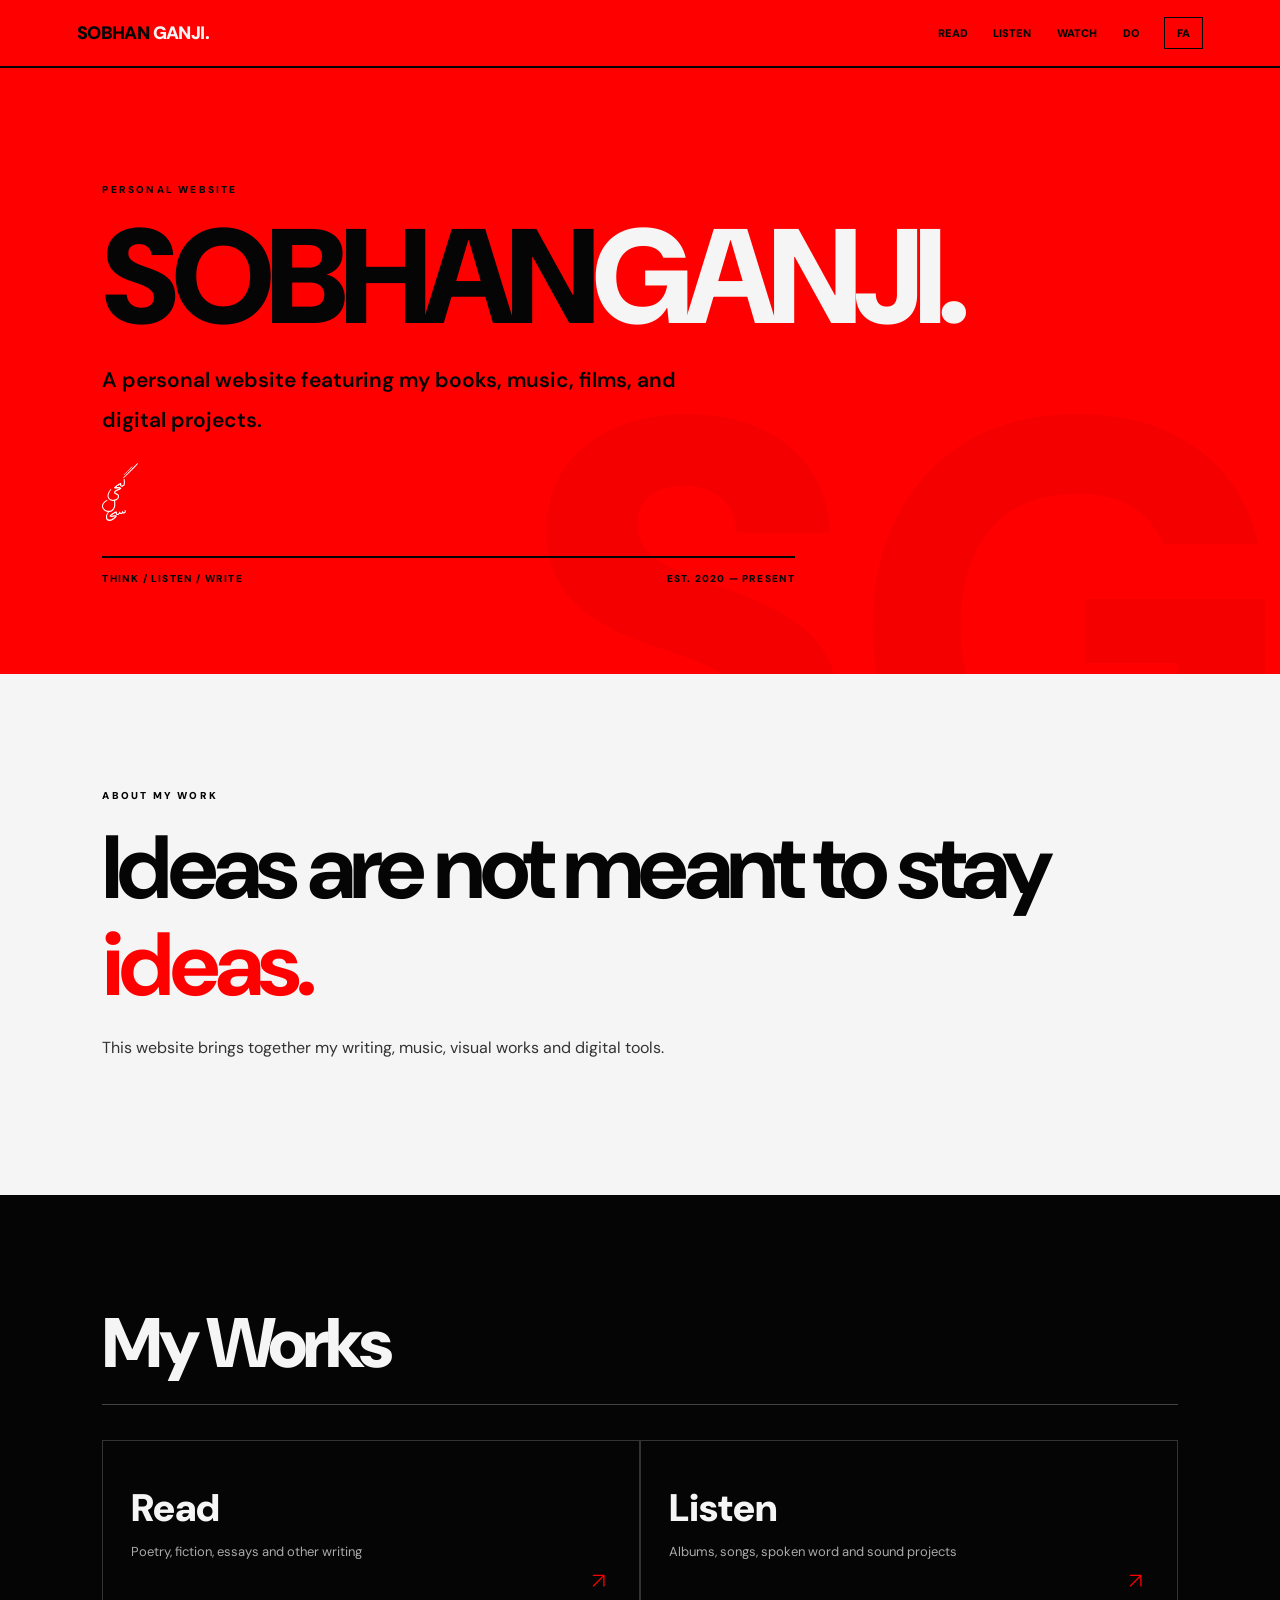
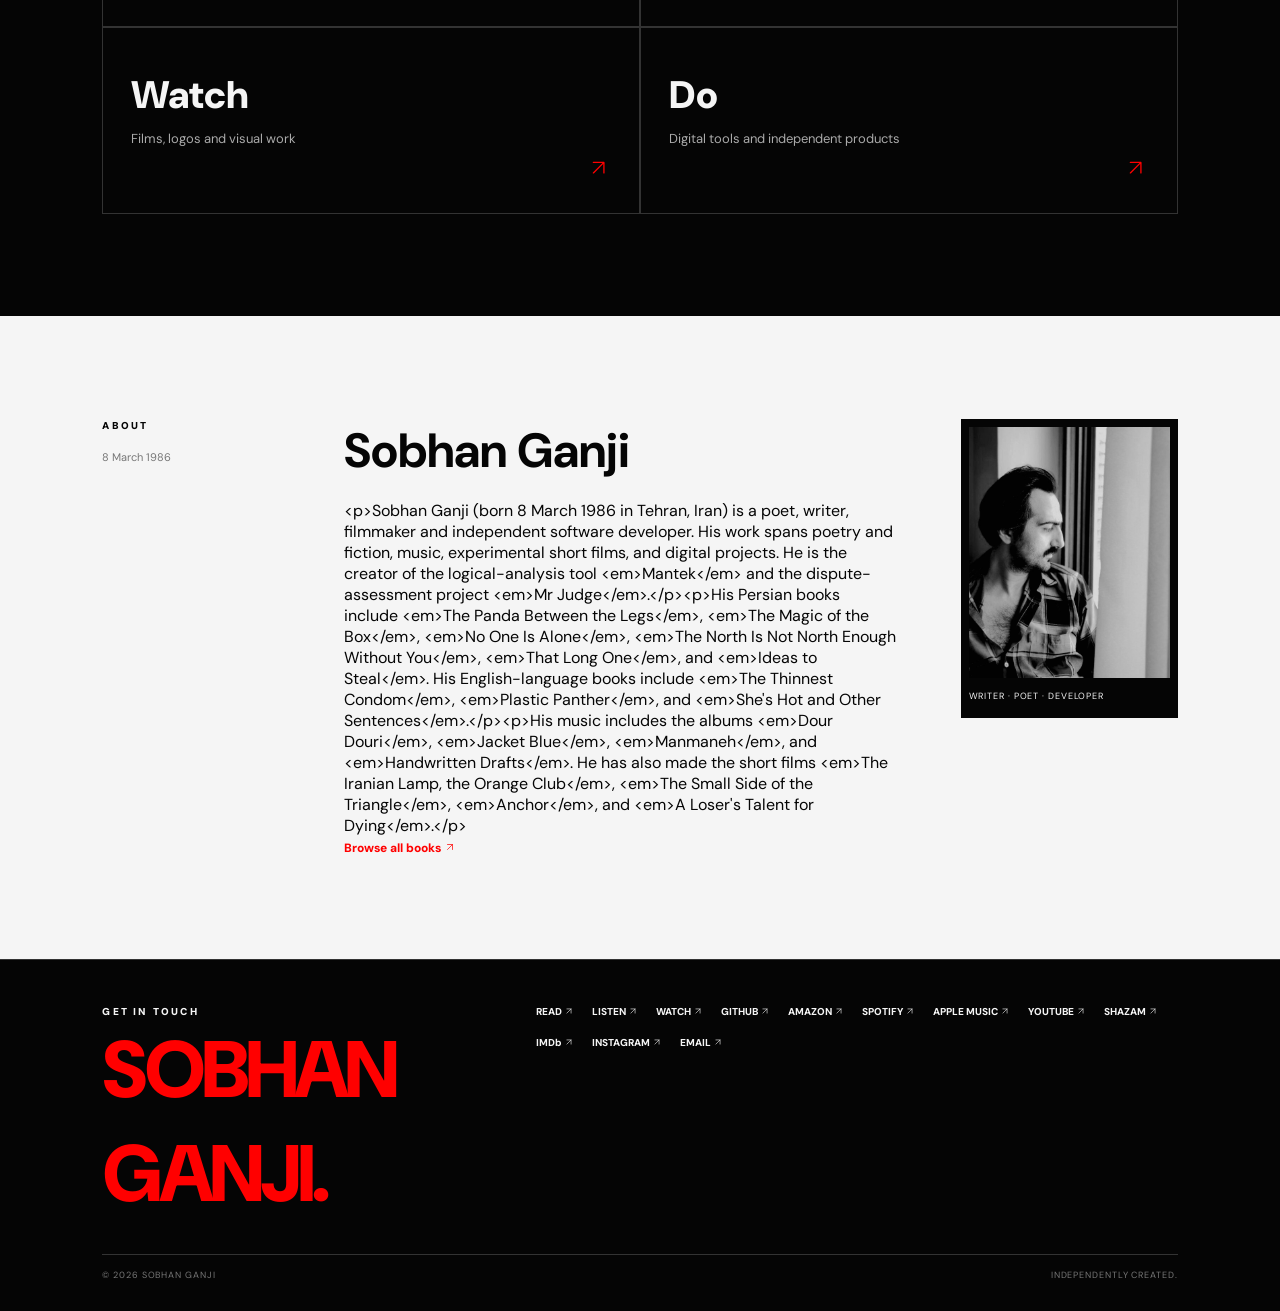
==== commit 353f2b98: "Remove shop promotion below the four work sections" ====
--- a/index.html
+++ b/index.html
@@ -35,7 +35,6 @@
       <a class="work-card" href="video/"><div><h3 data-en="Watch" data-fa="دیدنی">Watch</h3><p data-en="Films, logos and visual work" data-fa="فیلم‌ها، لوگوها و دیگر آثار تصویری">Films, logos and visual work</p></div><span class="work-arrow">↗</span></a>
       <a class="work-card" href="hardo/"><div><h3 data-en="Do" data-fa="کردنی">Do</h3><p data-en="Digital tools and independent products" data-fa="ابزارهای دیجیتال و محصولات مستقل">Digital tools and independent products</p></div><span class="work-arrow">↗</span></a>
     </div>
-    <div class="works-cta"><span data-en="Digital books and albums are gathered in the shop." data-fa="کتاب‌ها و آلبوم‌های دیجیتال در فروشگاه قرار دارند.">Digital books and albums are gathered in the shop.</span><a class="text-link" href="book/" data-en="Visit the shop ↗" data-fa="رفتن به فروشگاه ↗">Visit the shop ↗</a></div>
   </div></section>
   <section class="about-section" id="about"><div class="about-label"><span class="eyebrow" data-en="ABOUT" data-fa="درباره">ABOUT</span><span class="about-year" data-en="8 March 1986" data-fa="۱۷ اسفند ۱۳۶۴">8 March 1986</span></div>
     <div class="about-copy"><h2 data-en="Sobhan Ganji" data-fa="سبحان گنجی">Sobhan Ganji</h2>
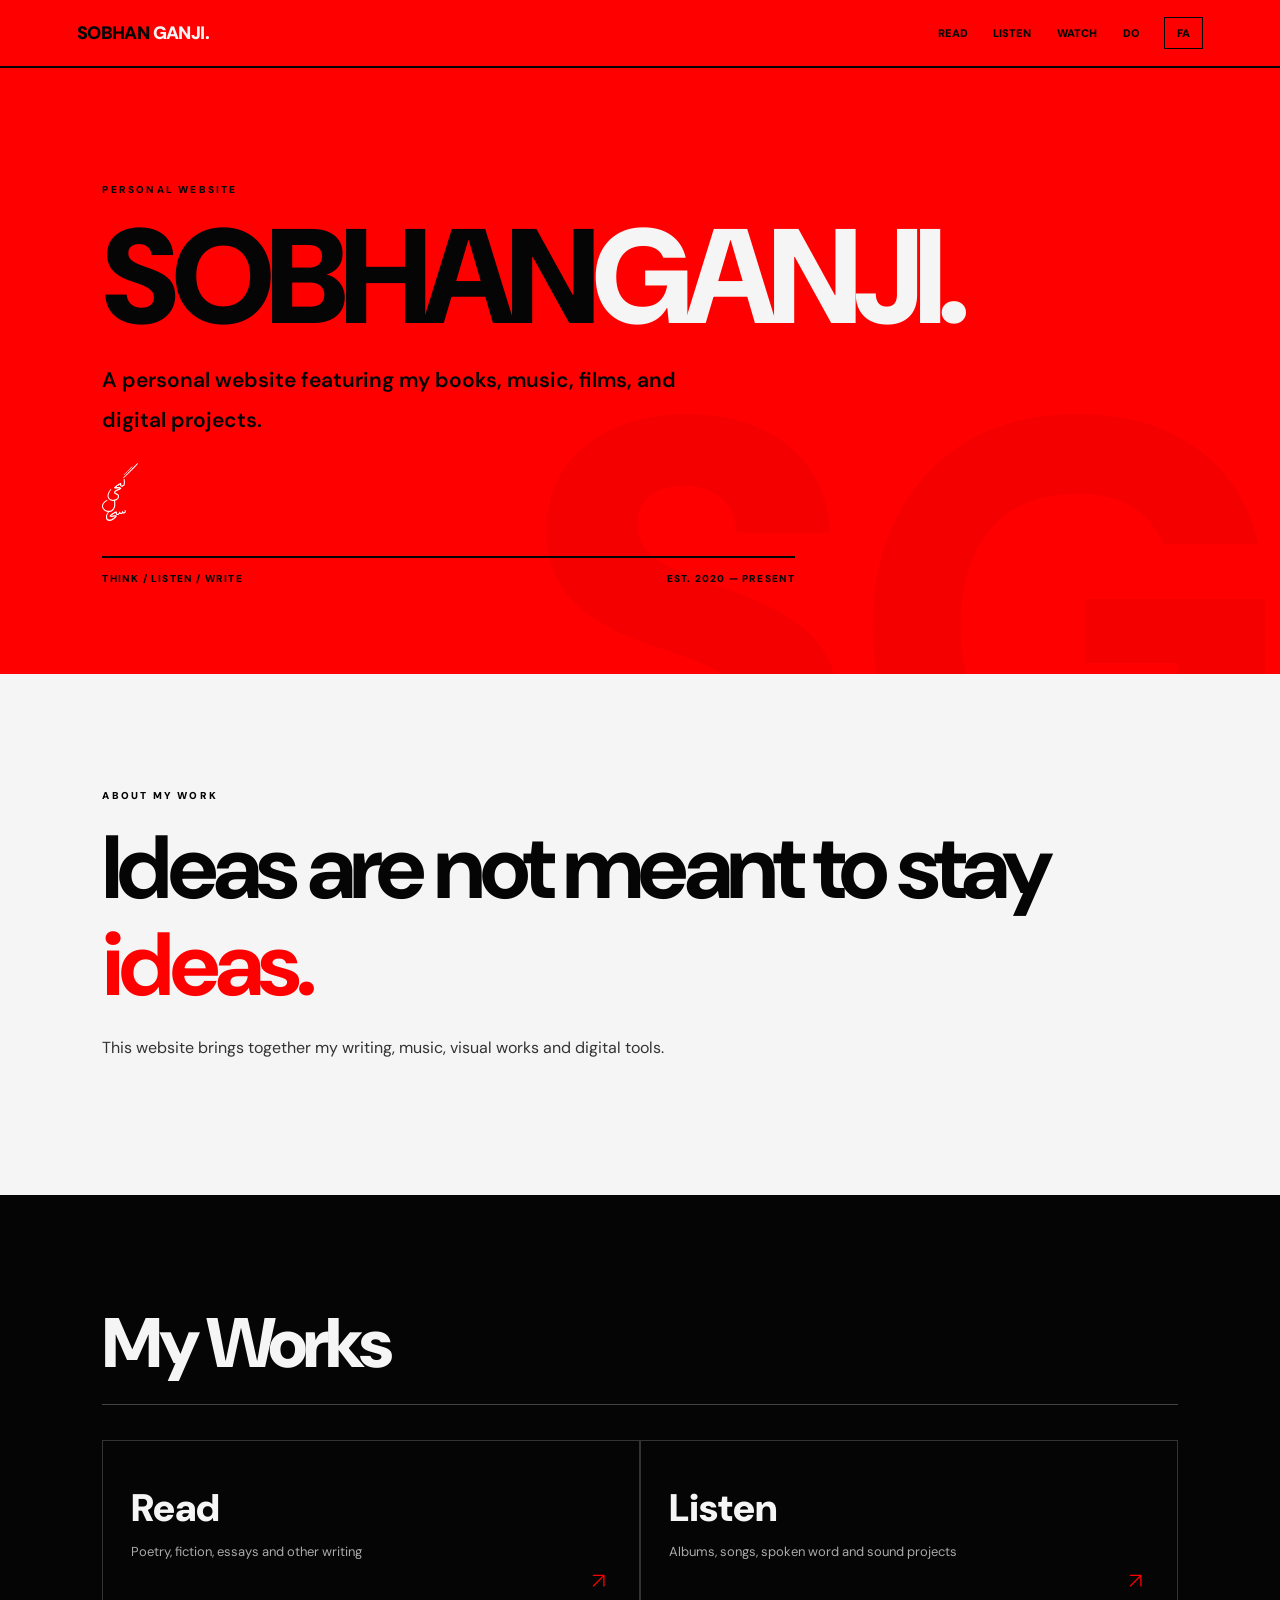
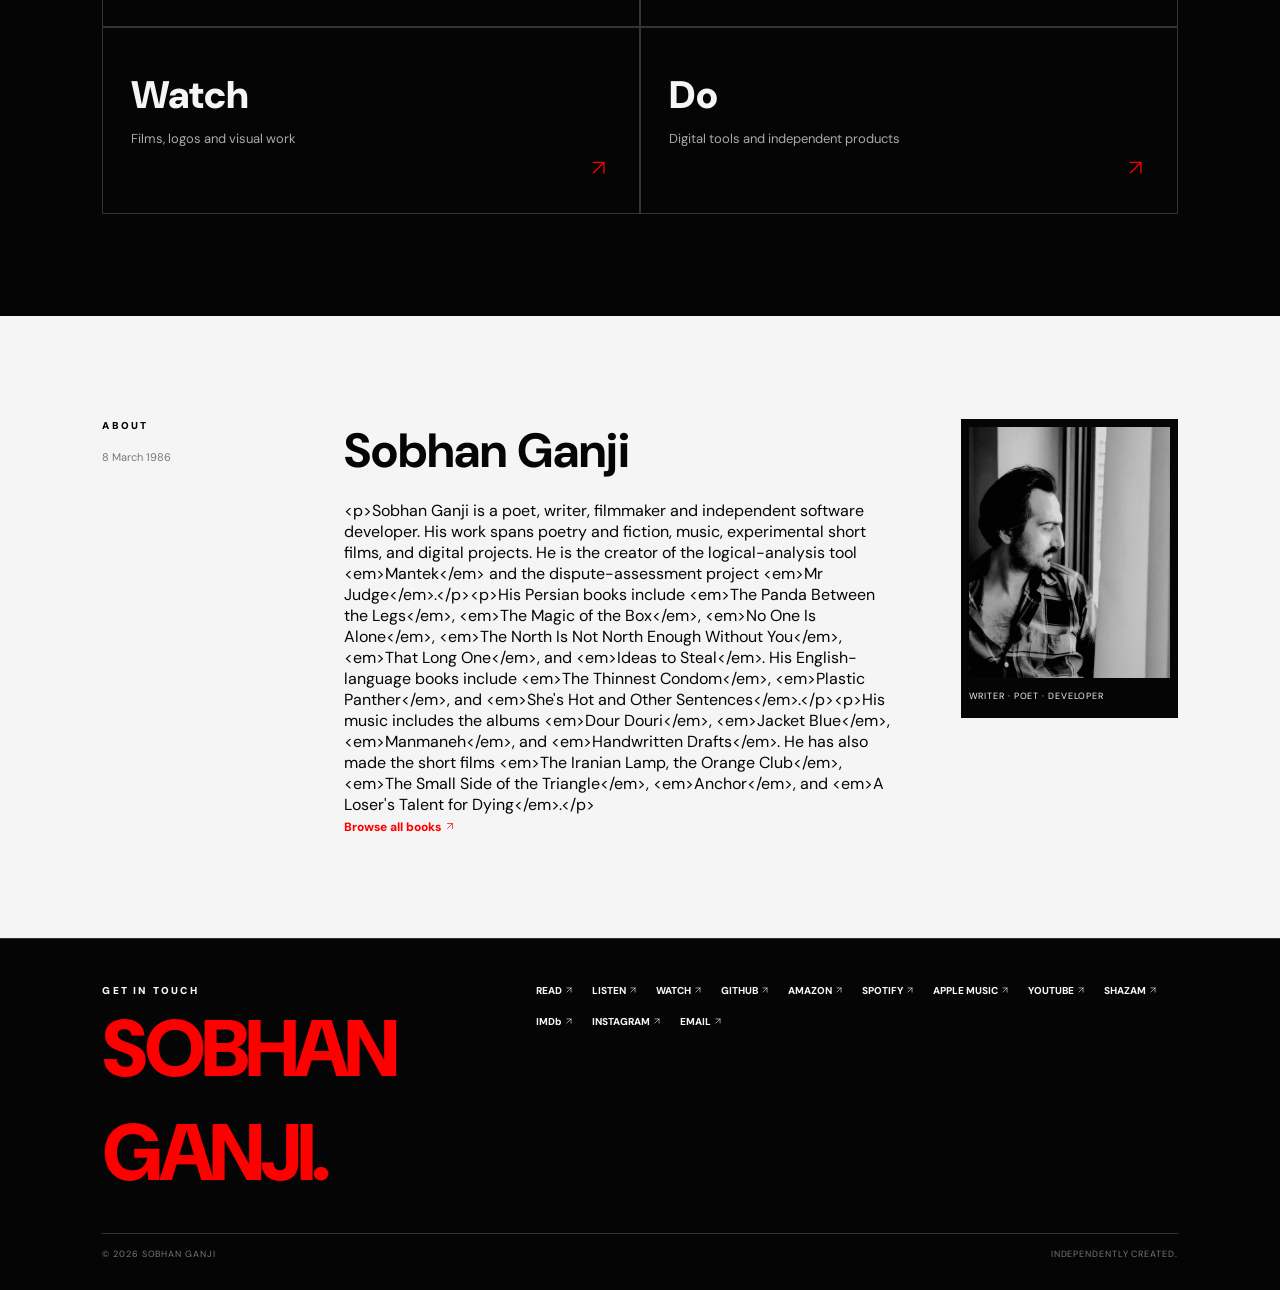
==== commit f1750c51: "Revise text content in index.html Updated text content in the hero section and about section to enha" ====
--- a/index.html
+++ b/index.html
@@ -10,7 +10,7 @@
 <header class="site-header">
   <a class="brand" href="./" aria-label="Sobhan Ganji home">SOBHAN <span>GANJI.</span></a>
   <nav class="site-nav" aria-label="Main navigation">
-    <a href="book/" data-en="Read" data-fa="خواندنی">Read</a><a href="music/" data-en="Listen" data-fa="شنیدنی">Listen</a><a href="video/" data-en="Watch" data-fa="دیدنی">Watch</a><a href="hardo/" data-en="Do" data-fa="کردنی">Do</a>
+    <a href="read/" data-en="Read" data-fa="خواندنی">Read</a><a href="listen/" data-en="Listen" data-fa="شنیدنی">Listen</a><a href="watch/" data-en="Watch" data-fa="دیدنی">Watch</a><a href="hardo/" data-en="Do" data-fa="کردنی">Do</a>
     <button class="lang-button" type="button">FA</button>
   </nav>
 </header>
@@ -18,34 +18,34 @@
   <section class="hero"><div class="hero-inner home-hero">
     <div><div class="eyebrow" data-en="PERSONAL WEBSITE" data-fa="وب‌سایت شخصی">PERSONAL WEBSITE</div>
       <h1><span data-en="SOBHAN" data-fa="سبحان">SOBHAN</span><span class="light" data-en="GANJI." data-fa="گنجی.">GANJI.</span></h1>
-      <p class="hero-copy" data-en="A personal website featuring my books, music, films, and digital projects." data-fa="وب‌سایت شخصی من؛ مجموعه‌ای از کتاب‌ها، آثار صوتی، فیلم‌ها و پروژه‌های دیجیتالی‌ام.">A personal website featuring my books, music, films, and digital projects.</p>
+      <p class="hero-copy" data-en="A personal website featuring my books, music, films, and digital projects." data-fa="وب‌سایت شخصی من؛ خواندنی‌ها، شنیدنی‌ها، دیدنی‌ها و کردنی‌ها">A personal website featuring my books, music, films, and digital projects.</p>
       <img class="signature" src="assets/signature.png" alt="Sobhan Ganji signature">
       <div class="hero-rule"><span data-en="THINK / LISTEN / WRITE" data-fa="بیاندیش / بشنو / بنویس">THINK / LISTEN / WRITE</span><span>EST. 2020 — PRESENT</span></div>
     </div>
   </div></section>
   <section class="statement"><div class="statement-inner"><div class="eyebrow" data-en="ABOUT MY WORK" data-fa="درباره آثار">ABOUT MY WORK</div>
     <h2 data-en="Ideas are not meant to stay <span>ideas.</span>" data-fa="بهترین تمرین انجام دادن همان کاریست که قرار است <span>تمرینش را کنید</span>" data-i18n-html>Ideas are not meant to stay <span>ideas.</span></h2>
-    <p data-en="This website brings together my writing, music, visual works and digital tools." data-fa="اینجا آرشیو نوشته‌ها، صداها، آثار تصویری و ابزارهای دیجیتالی است که ساخته‌ام.">This website brings together my writing, music, visual experiments and the tools I build under the name Hardo.</p>
+    <p data-en="This website brings together my writing, music, visual works and digital tools." data-fa="از نوشته‌ها، نواها، تصاویر و ابزارهای دیجیتال.">This website brings together my writing, music, visual experiments and the tools I build under the name Hardo.</p>
   </div></section>
   <section class="section" id="works"><div class="section-inner">
     <div class="section-heading"><div><h2 data-en="My Works" data-fa="آثار من">My Works</h2></div></div>
     <div class="works-grid">
-      <a class="work-card" href="book/"><div><h3 data-en="Read" data-fa="خواندنی">Read</h3><p data-en="Poetry, fiction, essays and other writing" data-fa="کتاب‌ها، مجموعه شعر، داستان و دیگر نوشته‌ها">Poetry, fiction, essays and other writing</p></div><span class="work-arrow">↗</span></a>
-      <a class="work-card" href="music/"><div><h3 data-en="Listen" data-fa="شنیدنی">Listen</h3><p data-en="Albums, songs, spoken word and sound projects" data-fa="موسیقی، آلبوم‌ها، دکلمه و پروژه‌های صوتی">Albums, songs, spoken word and sound projects</p></div><span class="work-arrow">↗</span></a>
-      <a class="work-card" href="video/"><div><h3 data-en="Watch" data-fa="دیدنی">Watch</h3><p data-en="Films, logos and visual work" data-fa="فیلم‌ها، لوگوها و دیگر آثار تصویری">Films, logos and visual work</p></div><span class="work-arrow">↗</span></a>
-      <a class="work-card" href="hardo/"><div><h3 data-en="Do" data-fa="کردنی">Do</h3><p data-en="Digital tools and independent products" data-fa="ابزارهای دیجیتال و محصولات مستقل">Digital tools and independent products</p></div><span class="work-arrow">↗</span></a>
+      <a class="work-card" href="read/"><div><h3 data-en="Read" data-fa="خواندنی">Read</h3><p data-en="Poetry, fiction, essays and other writing" data-fa="کتاب‌ها و دیگر خواندنی‌ها">Poetry, fiction, essays and other writing</p></div><span class="work-arrow">↗</span></a>
+      <a class="work-card" href="listen/"><div><h3 data-en="Listen" data-fa="شنیدنی">Listen</h3><p data-en="Albums, songs, spoken word and sound projects" data-fa="موسیقی و دیگر شنیدنی‌ها">Albums, songs, spoken word and sound projects</p></div><span class="work-arrow">↗</span></a>
+      <a class="work-card" href="watch/"><div><h3 data-en="Watch" data-fa="دیدنی">Watch</h3><p data-en="Films, logos and visual work" data-fa="فیلم‌‌های کوتاه و دیگر دیدنی‌ها">Films, logos and visual work</p></div><span class="work-arrow">↗</span></a>
+      <a class="work-card" href="hardo/"><div><h3 data-en="Do" data-fa="کردنی">Do</h3><p data-en="Digital tools and independent products" data-fa="ابزارهای دیجیتال">Digital tools and independent products</p></div><span class="work-arrow">↗</span></a>
     </div>
   </div></section>
   <section class="about-section" id="about"><div class="about-label"><span class="eyebrow" data-en="ABOUT" data-fa="درباره">ABOUT</span><span class="about-year" data-en="8 March 1986" data-fa="۱۷ اسفند ۱۳۶۴">8 March 1986</span></div>
     <div class="about-copy"><h2 data-en="Sobhan Ganji" data-fa="سبحان گنجی">Sobhan Ganji</h2>
-      <div data-en="<p>Sobhan Ganji (born 8 March 1986 in Tehran, Iran) is a poet, writer, filmmaker and independent software developer. His work spans poetry and fiction, music, experimental short films, and digital projects. He is the creator of the logical-analysis tool <em>Mantek</em> and the dispute-assessment project <em>Mr Judge</em>.</p><p>His Persian books include <em>The Panda Between the Legs</em>, <em>The Magic of the Box</em>, <em>No One Is Alone</em>, <em>The North Is Not North Enough Without You</em>, <em>That Long One</em>, and <em>Ideas to Steal</em>. His English-language books include <em>The Thinnest Condom</em>, <em>Plastic Panther</em>, and <em>She's Hot and Other Sentences</em>.</p><p>His music includes the albums <em>Dour Douri</em>, <em>Jacket Blue</em>, <em>Manmaneh</em>, and <em>Handwritten Drafts</em>. He has also made the short films <em>The Iranian Lamp, the Orange Club</em>, <em>The Small Side of the Triangle</em>, <em>Anchor</em>, and <em>A Loser's Talent for Dying</em>.</p>" data-fa="<p>سبحان گنجی، زادهٔ ۱۷ اسفند ۱۳۶۴ (۸ مارس ۱۹۸۶) در تهران، شاعر، نویسنده، فیلم‌ساز و توسعه‌دهندهٔ نرم‌افزار است. آثار او شعر و داستان، موسیقی، فیلم‌های کوتاه تجربی و پروژه‌های دیجیتال را دربرمی‌گیرد. «منطک» و «آقای قاضی» از پروژه‌های نرم‌افزاری او هستند.</p><p>از کتاب‌های فارسی او می‌توان به «لای پای پاندا»، «جادوی جعبه‌ای»، «هیچ‌کس تنها نیست»، «شمال بی‌تو به اندازهٔ شمال کم است»، «آن دراز» و «ایده‌هایی برای دزدیدن» اشاره کرد. کتاب‌های انگلیسی او نیز شامل <span dir="ltr">The Thinnest Condom</span>، <span dir="ltr">Plastic Panther</span> و <span dir="ltr">She's Hot and Other Sentences</span> هستند.</p><p>آلبوم‌های «دور دوری»، «ژاکت آبیت»، «منمنه» و «چرکنویس‌های خوشنویسی‌شده» از آثار موسیقایی او هستند. او همچنین فیلم‌های کوتاه تجربی «چراغ ایرانی چماق نارنجی»، «ضلع کوچک مثلث»، «لنگر» و «کشف استعداد یک بازنده برای مردن» را ساخته است.</p>" data-i18n-html>
-        <p>Sobhan Ganji (born 17 Esfand 1364 in Tehran) is an Iranian poet, writer and developer. His work includes the experimental short films “The Iranian Lamp, the Orange Club,” “The Small Side of the Triangle,” “Anchor,” and “A Loser's Talent for Dying,” as well as the programs “Mantek” and “Mr. Judge.”</p><p>His musical works include the albums “Dour Douri,” “Jâket Abit,” “Manmaneh,” and “Cherknevis-hâ-ye Khoshnevisi-Shodeh.” Alongside his own poems and lyrics, he performs poetry by Anvari, Iraj Mirza, Hadi Khosrukhorsandi, Fakhr al-Din Mazare'i and Farajollah Kamali.</p><p>His writing includes the poetry collection “I Have the Sexual Power of Five Hundred Boars” (fifty-two couplets, 1383), “Condom: Yangoom Design, Date Flavor” (1385), “No One Is Alone” (1388), the novel “Facebook” (1389), and the selected poems “The Panda Between the Legs” (1401). His nonfiction book “The Magic of the Box” (1393) brings together essays on screen drama.</p>
-      </div><a class="text-link" href="book/" data-en="Browse all books ↗" data-fa="دیدن همهٔ کتاب‌ها ↗">Browse all books ↗</a></div>
+      <div data-en="<p>Sobhan Ganji is a poet, writer, filmmaker and independent software developer. His work spans poetry and fiction, music, experimental short films, and digital projects. He is the creator of the logical-analysis tool <em>Mantek</em> and the dispute-assessment project <em>Mr Judge</em>.</p><p>His Persian books include <em>The Panda Between the Legs</em>, <em>The Magic of the Box</em>, <em>No One Is Alone</em>, <em>The North Is Not North Enough Without You</em>, <em>That Long One</em>, and <em>Ideas to Steal</em>. His English-language books include <em>The Thinnest Condom</em>, <em>Plastic Panther</em>, and <em>She's Hot and Other Sentences</em>.</p><p>His music includes the albums <em>Dour Douri</em>, <em>Jacket Blue</em>, <em>Manmaneh</em>, and <em>Handwritten Drafts</em>. He has also made the short films <em>The Iranian Lamp, the Orange Club</em>, <em>The Small Side of the Triangle</em>, <em>Anchor</em>, and <em>A Loser's Talent for Dying</em>.</p>" data-fa="<p>سبحان گنجی، زادهٔ ۱۷ اسفند ۱۳۶۴ (۸ مارس ۱۹۸۶) در تهران، شاعر، نویسنده، فیلم‌ساز و توسعه‌دهندهٔ نرم‌افزار است. آثار او شعر و داستان، موسیقی، فیلم‌های کوتاه تجربی و پروژه‌های دیجیتال را دربرمی‌گیرد. «منطک» و «آقای قاضی» از پروژه‌های نرم‌افزاری او هستند.</p><p>از کتاب‌های فارسی او می‌توان به «لای پای پاندا»، «جادوی جعبه‌ای»، «هیچ‌کس تنها نیست»، «شمال بی‌تو به اندازهٔ شمال کم است»، «آن دراز» و «ایده‌هایی برای دزدیدن» اشاره کرد. کتاب‌های انگلیسی او نیز شامل <span dir="ltr">The Thinnest Condom</span>، <span dir="ltr">Plastic Panther</span> و <span dir="ltr">She's Hot and Other Sentences</span> هستند.</p><p>آلبوم‌های «دور دوری»، «ژاکت آبیت»، «منمنه» و «چرکنویس‌های خوشنویسی‌شده» از آثار موسیقایی او هستند. او همچنین فیلم‌های کوتاه تجربی «چراغ ایرانی چماق نارنجی»، «ضلع کوچک مثلث»، «لنگر» و «کشف استعداد یک بازنده برای مردن» را ساخته است.</p>" data-i18n-html>
+        <p>Sobhan Ganji is an Iranian poet, writer and developer. His work includes the experimental short films “Iranian Light, Orange Stick,” “The Small Side of the Triangle,” “Anchor,” and “A Loser's Talent for Dying,” as well as the programs “Mantec” and “Mr. Judge.”</p><p>His musical works include the albums “Dore Doori,” “Your Blue Jacket,” “Menmene,” and “Calligraphic Drafts” Alongside his own poems and lyrics, he performs poetry by Anvari, Iraj Mirza, Hadi Khorsandi, Fakhr al-Din Mazare'i and Farajollah Kamali.</p><p>His writing includes the poetry collection “I Have the Sexual Power of Five Hundred Boars” (fifty-two couplets, 1383), “Condom: Yangoom Design, Date Flavor” (1385), “No One Is Alone” (1388), the novel “Facebook” (1389), and the selected poems “The Panda Between the Legs” (1401). His nonfiction book “The Magic of the Box” (1393) brings together essays on screen drama.</p>
+      </div><a class="text-link" href="read/" data-en="Browse all books ↗" data-fa="دیدن همهٔ کتاب‌ها ↗">Browse all books ↗</a></div>
     <div class="about-photo"><img src="assets/Sobhan_Ganji_pic.jpg" alt="Sobhan Ganji"><span data-en="WRITER · POET · DEVELOPER" data-fa="نویسنده · شاعر · توسعه‌دهنده">WRITER · POET · DEVELOPER</span></div>
   </section>
 
 </main>
-<footer class="site-footer"><div class="footer-top"><div><div class="eyebrow" data-en="GET IN TOUCH" data-fa="با من در ارتباط باشید">GET IN TOUCH</div><div class="footer-name">SOBHAN GANJI.</div></div><div class="footer-links"><a href="book/" data-en="READ ↗" data-fa="خواندنی ↗">READ ↗</a><a href="music/" data-en="LISTEN ↗" data-fa="شنیدنی ↗">LISTEN ↗</a><a href="video/" data-en="WATCH ↗" data-fa="دیدنی ↗">WATCH ↗</a><a href="https://github.com/3obhan" target="_blank" rel="noopener">GITHUB ↗</a><a href="https://www.amazon.com/author/sobhanganji" target="_blank" rel="noopener">AMAZON ↗</a><a href="https://open.spotify.com/artist/326jmF8ho8Znjrk8ryoYny?si=jbsVf_RfQ7mvMuITq8UYTw" target="_blank" rel="noopener">SPOTIFY ↗</a><a href="https://music.apple.com/us/artist/sobhan-ganji/1611798955" target="_blank" rel="noopener">APPLE MUSIC ↗</a><a href="https://youtube.com/@SobhanGanji" target="_blank" rel="noopener">YOUTUBE ↗</a><a href="https://www.shazam.com/artist/-/1611798955" target="_blank" rel="noopener">SHAZAM ↗</a><a href="https://www.imdb.com/name/nm13623573/?ref_=ext_shr_lnk" target="_blank" rel="noopener">IMDb ↗</a><a href="https://instagram.com/3obhan/" target="_blank" rel="noopener">INSTAGRAM ↗</a><a href="mailto:Sobhan.Ganji@Yahoo.com">EMAIL ↗</a></div></div><div class="copyright"><span>© 2026 SOBHAN GANJI</span><span>INDEPENDENTLY CREATED.</span></div></footer>
+<footer class="site-footer"><div class="footer-top"><div><div class="eyebrow" data-en="GET IN TOUCH" data-fa="با من در ارتباط باشید">GET IN TOUCH</div><div class="footer-name">SOBHAN GANJI.</div></div><div class="footer-links"><a href="read/" data-en="READ ↗" data-fa="خواندنی ↗">READ ↗</a><a href="listen/" data-en="LISTEN ↗" data-fa="شنیدنی ↗">LISTEN ↗</a><a href="watch/" data-en="WATCH ↗" data-fa="دیدنی ↗">WATCH ↗</a><a href="https://github.com/3obhan" target="_blank" rel="noopener">GITHUB ↗</a><a href="https://www.amazon.com/author/sobhanganji" target="_blank" rel="noopener">AMAZON ↗</a><a href="https://open.spotify.com/artist/326jmF8ho8Znjrk8ryoYny?si=jbsVf_RfQ7mvMuITq8UYTw" target="_blank" rel="noopener">SPOTIFY ↗</a><a href="https://music.apple.com/us/artist/sobhan-ganji/1611798955" target="_blank" rel="noopener">APPLE MUSIC ↗</a><a href="https://youtube.com/@SobhanGanji" target="_blank" rel="noopener">YOUTUBE ↗</a><a href="https://www.shazam.com/artist/-/1611798955" target="_blank" rel="noopener">SHAZAM ↗</a><a href="https://www.imdb.com/name/nm13623573/?ref_=ext_shr_lnk" target="_blank" rel="noopener">IMDb ↗</a><a href="https://instagram.com/3obhan/" target="_blank" rel="noopener">INSTAGRAM ↗</a><a href="mailto:Sobhan.Ganji@Yahoo.com">EMAIL ↗</a></div></div><div class="copyright"><span>© 2026 SOBHAN GANJI</span><span>INDEPENDENTLY CREATED.</span></div></footer>
 
 <script src="scripts/site.js" defer></script>
 </body></html>
